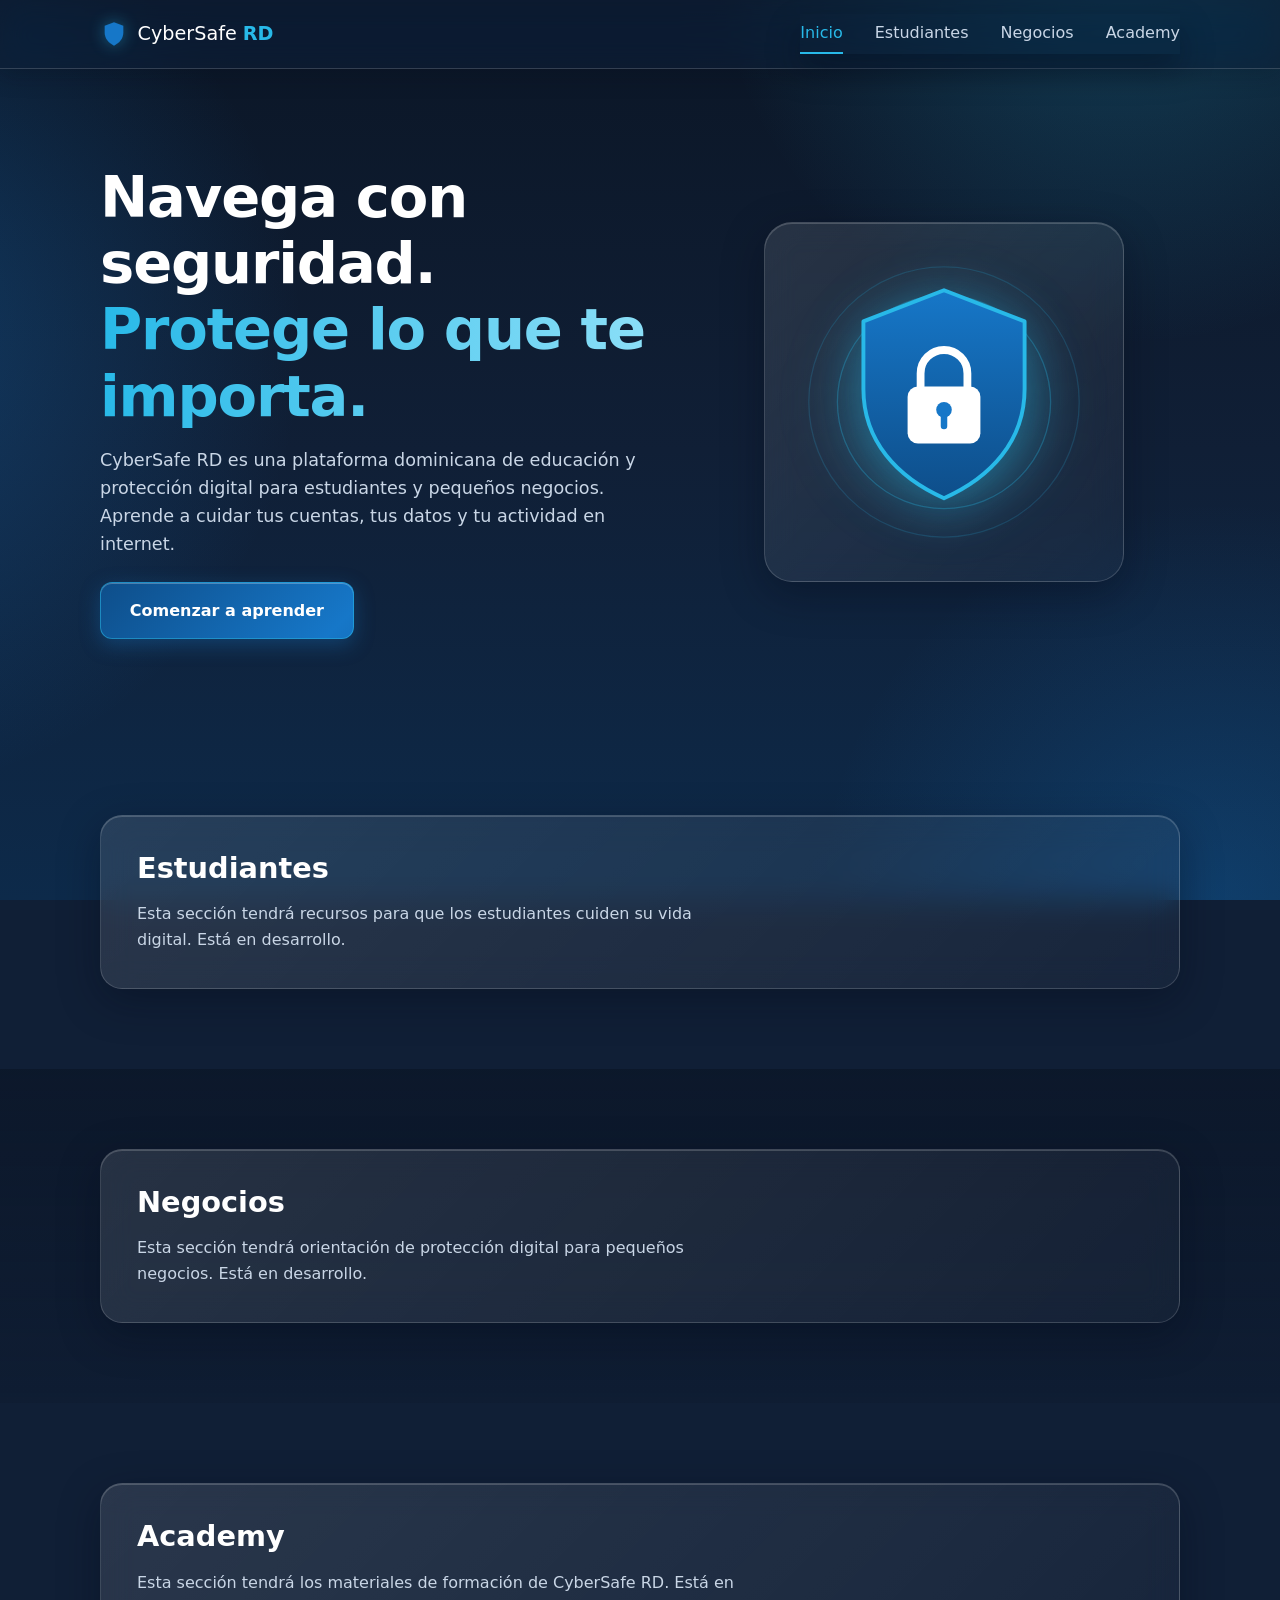
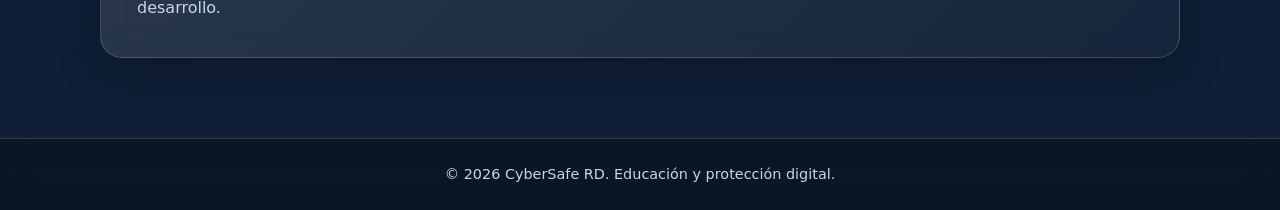
==== index.html @ c22ffd7c "feat: create CyberSafe RD homepage" ====
<!DOCTYPE html>
<html lang="es">
<head>
  <meta charset="UTF-8">
  <meta name="viewport" content="width=device-width, initial-scale=1">

  <!-- Política de seguridad de contenido (CSP): solo se permite cargar
       scripts y estilos del propio sitio. Bloquea scripts inyectados y
       conexiones a otros dominios. Si más adelante agregas fuentes, imágenes
       o servicios externos, hay que permitirlos aquí de forma explícita. -->
  <meta http-equiv="Content-Security-Policy"
        content="default-src 'none'; script-src 'self'; style-src 'self'; img-src 'self' data:; connect-src 'none'; base-uri 'none'; form-action 'none';">
  <title>CyberSafe RD | Educación y protección digital</title>
  <meta name="description" content="CyberSafe RD es una plataforma dominicana de educación y protección digital para estudiantes y pequeños negocios.">
  <link rel="stylesheet" href="style.css">
</head>
<body>

  <!-- ============ BARRA DE NAVEGACIÓN ============ -->
  <header class="site-header">
    <nav class="navbar" aria-label="Navegación principal">
      <a class="brand" href="#inicio" aria-label="CyberSafe RD, ir al inicio">
        <svg class="brand-icon" viewBox="0 0 24 24" aria-hidden="true">
          <path d="M12 2 4 5v6c0 5 3.4 8.7 8 11 4.6-2.3 8-6 8-11V5l-8-3Z" fill="currentColor"/>
        </svg>
        <span>CyberSafe <strong>RD</strong></span>
      </a>

      <!-- Botón de menú (solo visible en móvil) -->
      <button class="nav-toggle" type="button" aria-expanded="false" aria-controls="menu-principal">
        <span class="visually-hidden">Abrir o cerrar el menú</span>
        <span class="nav-toggle-bar"></span>
        <span class="nav-toggle-bar"></span>
        <span class="nav-toggle-bar"></span>
      </button>

      <ul class="nav-links" id="menu-principal">
        <li><a href="#inicio">Inicio</a></li>
        <li><a href="#estudiantes">Estudiantes</a></li>
        <li><a href="#negocios">Negocios</a></li>
        <li><a href="#academy">Academy</a></li>
      </ul>
    </nav>
  </header>

  <main>
    <!-- ============ SECCIÓN PRINCIPAL ============ -->
    <section class="hero" id="inicio">
      <div class="container hero-grid">
        <div class="hero-text">
          <h1>
            Navega con seguridad.
            <span class="hero-accent">Protege lo que te importa.</span>
          </h1>
          <p class="hero-description">
            CyberSafe RD es una plataforma dominicana de educación y protección digital
            para estudiantes y pequeños negocios. Aprende a cuidar tus cuentas,
            tus datos y tu actividad en internet.
          </p>
          <a class="btn btn-primary" href="#estudiantes">Comenzar a aprender</a>
        </div>

        <!-- Ilustración decorativa: escudo con candado -->
        <div class="hero-visual" aria-hidden="true">
          <svg viewBox="0 0 220 220" role="img" focusable="false">
            <defs>
              <linearGradient id="shield-fill" x1="0" y1="0" x2="0" y2="1">
                <stop offset="0" stop-color="#1677C8"/>
                <stop offset="1" stop-color="#0E4E8A"/>
              </linearGradient>
            </defs>
            <circle cx="110" cy="110" r="104" fill="none" stroke="#28B9E8" stroke-opacity=".18"/>
            <circle cx="110" cy="110" r="82" fill="none" stroke="#28B9E8" stroke-opacity=".3"/>
            <path d="M110 24 172 48v52c0 40-26 68-62 84-36-16-62-44-62-84V48l62-24Z"
                  fill="url(#shield-fill)" stroke="#28B9E8" stroke-width="3" stroke-linejoin="round"/>
            <path d="M92 98V88a18 18 0 0 1 36 0v10" fill="none" stroke="#FFFFFF" stroke-width="6" stroke-linecap="round"/>
            <rect x="82" y="98" width="56" height="44" rx="8" fill="#FFFFFF"/>
            <circle cx="110" cy="116" r="6" fill="#1677C8"/>
            <rect x="107.5" y="119" width="5" height="12" rx="2.5" fill="#1677C8"/>
          </svg>
        </div>
      </div>
    </section>

    <!-- ============ SECCIONES BASE (contenido en desarrollo) ============ -->
    <section class="section" id="estudiantes">
      <div class="container">
        <div class="glass-card">
          <h2>Estudiantes</h2>
          <p>Esta sección tendrá recursos para que los estudiantes cuiden su vida digital. Está en desarrollo.</p>
        </div>
      </div>
    </section>

    <section class="section section-alt" id="negocios">
      <div class="container">
        <div class="glass-card">
          <h2>Negocios</h2>
          <p>Esta sección tendrá orientación de protección digital para pequeños negocios. Está en desarrollo.</p>
        </div>
      </div>
    </section>

    <section class="section" id="academy">
      <div class="container">
        <div class="glass-card">
          <h2>Academy</h2>
          <p>Esta sección tendrá los materiales de formación de CyberSafe RD. Está en desarrollo.</p>
        </div>
      </div>
    </section>
  </main>

  <footer class="site-footer">
    <div class="container">
      <p>&copy; <span id="anio-actual">2026</span> CyberSafe RD. Educación y protección digital.</p>
    </div>
  </footer>

  <script src="script.js"></script>
</body>
</html>
---- style.css ----
/* ==========================================================
   CyberSafe RD - Hoja de estilos (versión 2: glassmorphism y degradados)
   Organización:
   1. Variables y base
   2. Barra de navegación
   3. Botones
   4. Sección principal (hero)
   5. Secciones base y pie de página
   6. Adaptable a computadora (pantallas anchas)
   7. Alternativas si el navegador no soporta cristal
   Los colores y efectos de cristal se ajustan en las variables de :root.
   ========================================================== */

/* ---------- 1. Variables y base ---------- */
:root {
  --color-fondo: #101F36;
  --color-fondo-alt: #0C1829;   /* variación más oscura del fondo */
  --color-principal: #1677C8;
  --color-detalle: #28B9E8;
  --color-texto: #FFFFFF;
  --color-texto-suave: #C9D6E6;
  --color-borde: rgba(40, 185, 232, 0.25);

  /* ---- Efectos de cristal (glassmorphism): cambia estos valores para ajustar el estilo ---- */
  --vidrio-fondo: linear-gradient(135deg, rgba(255, 255, 255, 0.11), rgba(255, 255, 255, 0.03));
  --vidrio-borde: rgba(255, 255, 255, 0.16);   /* borde semitransparente */
  --vidrio-desenfoque: 16px;                   /* intensidad del desenfoque */
  --vidrio-sombra: 0 12px 40px rgba(2, 10, 24, 0.35);
  --vidrio-brillo: inset 0 1px 0 rgba(255, 255, 255, 0.18); /* línea de luz superior */
  --radio-tarjeta: 22px;

  /* ---- Degradados y brillos ---- */
  --degradado-boton: linear-gradient(135deg, #0E4E8A 0%, #1677C8 50%, #0E4E8A 100%);
  --degradado-texto: linear-gradient(90deg, #28B9E8, #8EE0F8);
  --brillo-celeste: rgba(40, 185, 232, 0.45);

  --fuente: "Segoe UI", system-ui, -apple-system, Roboto, "Helvetica Neue", Arial, sans-serif;
  --ancho-max: 1120px;
  --altura-header: 68px;
}

*,
*::before,
*::after {
  box-sizing: border-box;
}

html {
  scroll-behavior: smooth;
  scroll-padding-top: var(--altura-header); /* evita que la barra tape los títulos */
}

body {
  margin: 0;
  font-family: var(--fuente);
  font-size: 1rem;
  line-height: 1.6;
  color: var(--color-texto);
  background-color: var(--color-fondo);
}

/* Fondo fijo con degradados: el cristal necesita algo de color detrás para verse */
body::before {
  content: "";
  position: fixed;
  inset: 0;
  z-index: -1;
  pointer-events: none;
  background:
    radial-gradient(42rem 42rem at 88% -8%, rgba(40, 185, 232, 0.26), transparent 62%),
    radial-gradient(46rem 46rem at -12% 38%, rgba(22, 119, 200, 0.34), transparent 62%),
    radial-gradient(40rem 40rem at 95% 100%, rgba(22, 119, 200, 0.26), transparent 62%),
    linear-gradient(180deg, #0B1626 0%, #101F36 50%, #0D2A4A 100%);
}

h1, h2 {
  line-height: 1.15;
  margin: 0 0 1rem;
}

p {
  margin: 0 0 1.5rem;
  color: var(--color-texto-suave);
}

a {
  color: inherit;
}

.container {
  width: 100%;
  max-width: var(--ancho-max);
  margin: 0 auto;
  padding: 0 1.25rem;
}

/* Texto solo para lectores de pantalla */
.visually-hidden {
  position: absolute;
  width: 1px;
  height: 1px;
  margin: -1px;
  padding: 0;
  overflow: hidden;
  clip: rect(0, 0, 0, 0);
  white-space: nowrap;
  border: 0;
}

/* Foco visible para quien navega con teclado */
a:focus-visible,
button:focus-visible {
  outline: 3px solid var(--color-detalle);
  outline-offset: 3px;
  border-radius: 6px;
}

/* ---------- 2. Barra de navegación ---------- */
.site-header {
  position: sticky;
  top: 0;
  z-index: 100;
  background: rgba(16, 31, 54, 0.55);
  -webkit-backdrop-filter: blur(var(--vidrio-desenfoque)) saturate(140%);
  backdrop-filter: blur(var(--vidrio-desenfoque)) saturate(140%);
  border-bottom: 1px solid var(--vidrio-borde);
  box-shadow: 0 4px 24px rgba(2, 10, 24, 0.25);
}

.navbar {
  position: relative;
  display: flex;
  align-items: center;
  justify-content: space-between;
  max-width: var(--ancho-max);
  height: var(--altura-header);
  margin: 0 auto;
  padding: 0 1.25rem;
}

.brand {
  display: inline-flex;
  align-items: center;
  gap: 0.6rem;
  font-size: 1.2rem;
  text-decoration: none;
}

.brand strong {
  color: var(--color-detalle);
}

.brand-icon {
  width: 28px;
  height: 28px;
  color: var(--color-principal);
  filter: drop-shadow(0 0 8px var(--brillo-celeste));
}

/* Enlaces del menú (versión móvil: panel desplegable) */
.nav-links {
  list-style: none;
  margin: 0;
  padding: 0.5rem 1.25rem 1rem;
  position: absolute;
  top: 100%;
  left: 0;
  right: 0;
  background: rgba(12, 24, 41, 0.97);
  border-bottom: 1px solid var(--vidrio-borde);
  box-shadow: 0 16px 32px rgba(2, 10, 24, 0.35);
}

/* Si JavaScript está activo, el menú móvil empieza cerrado */
.js .nav-links {
  display: none;
}

.js .nav-links.is-open {
  display: block;
}

.nav-links a {
  display: block;
  padding: 0.85rem 0;
  text-decoration: none;
  color: var(--color-texto-suave);
  border-bottom: 1px solid rgba(255, 255, 255, 0.06);
}

.nav-links a:hover,
.nav-links a.is-active {
  color: var(--color-texto);
}

.nav-links a.is-active {
  color: var(--color-detalle);
}

/* Botón de hamburguesa */
.nav-toggle {
  display: inline-flex;
  flex-direction: column;
  justify-content: center;
  gap: 5px;
  width: 44px;
  height: 44px;
  padding: 0 10px;
  background: rgba(255, 255, 255, 0.06);
  border: 1px solid var(--vidrio-borde);
  border-radius: 10px;
  cursor: pointer;
}

.nav-toggle-bar {
  display: block;
  height: 2px;
  background-color: var(--color-texto);
  border-radius: 2px;
  transition: transform 0.2s ease, opacity 0.2s ease;
}

/* La hamburguesa se transforma en "X" cuando el menú está abierto */
.nav-toggle[aria-expanded="true"] .nav-toggle-bar:nth-of-type(2) {
  transform: translateY(7px) rotate(45deg);
}
.nav-toggle[aria-expanded="true"] .nav-toggle-bar:nth-of-type(3) {
  opacity: 0;
}
.nav-toggle[aria-expanded="true"] .nav-toggle-bar:nth-of-type(4) {
  transform: translateY(-7px) rotate(-45deg);
}

/* ---------- 3. Botones ---------- */
.btn {
  display: inline-block;
  padding: 0.9rem 1.8rem;
  font-size: 1rem;
  font-weight: 600;
  text-decoration: none;
  border-radius: 12px;
  transition: background-position 0.4s ease, transform 0.2s ease,
              box-shadow 0.2s ease, border-color 0.2s ease;
}

/* Degradado azul con borde y brillo celeste. Los dos extremos mantienen buen contraste con el texto blanco */
.btn-primary {
  color: var(--color-texto);
  background: var(--degradado-boton);
  background-size: 200% 100%;
  border: 1px solid rgba(40, 185, 232, 0.55);
  box-shadow: 0 6px 20px rgba(22, 119, 200, 0.35), inset 0 1px 0 rgba(255, 255, 255, 0.25);
}

.btn-primary:hover {
  background-position: 100% 0;            /* el degradado se desplaza */
  border-color: var(--color-detalle);
  transform: translateY(-2px);
  box-shadow: 0 10px 28px var(--brillo-celeste), inset 0 1px 0 rgba(255, 255, 255, 0.3);
}

.btn-primary:active {
  transform: translateY(0);
}

/* ---------- Tarjetas de cristal (glassmorphism) ---------- */
.glass-card,
.hero-visual {
  background: var(--vidrio-fondo);
  border: 1px solid var(--vidrio-borde);
  box-shadow: var(--vidrio-sombra), var(--vidrio-brillo);
  -webkit-backdrop-filter: blur(var(--vidrio-desenfoque));
  backdrop-filter: blur(var(--vidrio-desenfoque));
}

.glass-card {
  padding: 1.75rem;
  border-radius: var(--radio-tarjeta);
}

/* ---------- 4. Sección principal (hero) ---------- */
.hero {
  padding: 3rem 0 4rem;
}

.hero-grid {
  display: grid;
  gap: 2.5rem;
  align-items: center;
}

.hero h1 {
  font-size: clamp(2.1rem, 7vw, 3.6rem);
  font-weight: 800;
  letter-spacing: -0.02em;
}

.hero-accent {
  display: block;
  color: var(--color-detalle);   /* color de respaldo */
}

/* Texto con degradado celeste (si el navegador lo soporta) */
@supports ((-webkit-background-clip: text) or (background-clip: text)) {
  .hero-accent {
    background: var(--degradado-texto);
    -webkit-background-clip: text;
    background-clip: text;
    -webkit-text-fill-color: transparent;
    color: transparent;
  }
}

.hero-description {
  max-width: 34rem;
  font-size: 1.1rem;
}

/* Panel de cristal que contiene el escudo, con un resplandor celeste detrás */
.hero-visual {
  position: relative;
  display: flex;
  justify-content: center;
  width: 100%;
  max-width: 360px;
  margin: 0 auto;
  padding: 1.75rem;
  overflow: hidden;
  border-radius: 28px;
}

.hero-visual::before {
  content: "";
  position: absolute;
  top: 50%;
  left: 50%;
  width: 80%;
  aspect-ratio: 1;
  transform: translate(-50%, -50%);
  background: radial-gradient(circle, var(--brillo-celeste), transparent 65%);
  filter: blur(24px);
}

.hero-visual svg {
  position: relative;
  width: 100%;
  height: auto;
  filter: drop-shadow(0 8px 24px rgba(40, 185, 232, 0.35));
}

/* ---------- 5. Secciones base y pie de página ---------- */
.section {
  padding: 4rem 0;
}

.section-alt {
  background: linear-gradient(180deg, rgba(8, 16, 30, 0.45), rgba(8, 16, 30, 0.12));
}

.section h2 {
  font-size: 1.8rem;
}

.section p {
  max-width: 38rem;
  margin-bottom: 0;
}

.site-footer {
  padding: 1.5rem 0;
  text-align: center;
  background: rgba(8, 16, 30, 0.55);
  -webkit-backdrop-filter: blur(var(--vidrio-desenfoque));
  backdrop-filter: blur(var(--vidrio-desenfoque));
  border-top: 1px solid var(--vidrio-borde);
}

.site-footer p {
  margin: 0;
  font-size: 0.9rem;
}

/* ---------- 6. Pantallas anchas (computadora y tableta grande) ---------- */
@media (min-width: 820px) {
  /* El menú pasa a estar en línea en la barra */
  .nav-toggle {
    display: none;
  }

  .nav-links,
  .js .nav-links {
    display: flex;
    position: static;
    gap: 2rem;
    padding: 0;
    background: none;
    border: 0;
  }

  .nav-links a {
    padding: 0.4rem 0;
    border-bottom: 2px solid transparent;
  }

  .nav-links a.is-active {
    border-bottom-color: var(--color-detalle);
  }

  /* Hero en dos columnas: texto a la izquierda, escudo a la derecha */
  .hero {
    padding: 6rem 0;
  }

  .hero-grid {
    grid-template-columns: 1.2fr 1fr;
  }

  .section {
    padding: 5rem 0;
  }

  .glass-card,
  .hero-visual {
    padding: 2.25rem;
  }
}

/* Respeta a quienes prefieren menos movimiento */
@media (prefers-reduced-motion: reduce) {
  html {
    scroll-behavior: auto;
  }
  * {
    transition: none !important;
  }
}

/* Móviles: desenfoque más suave para que el desplazamiento sea fluido */
@media (max-width: 819px) {
  :root {
    --vidrio-desenfoque: 10px;
  }
}

/* ---------- 7. Alternativas si el navegador no soporta cristal ---------- */
@supports not ((backdrop-filter: blur(1px)) or (-webkit-backdrop-filter: blur(1px))) {
  .site-header,
  .glass-card,
  .hero-visual,
  .site-footer {
    background: rgba(16, 31, 54, 0.94);
  }
}

/* Si la persona pidió menos transparencias, usamos fondos sólidos */
@media (prefers-reduced-transparency: reduce) {
  .site-header,
  .glass-card,
  .hero-visual,
  .site-footer {
    background: #14284A;
    -webkit-backdrop-filter: none;
    backdrop-filter: none;
  }
}
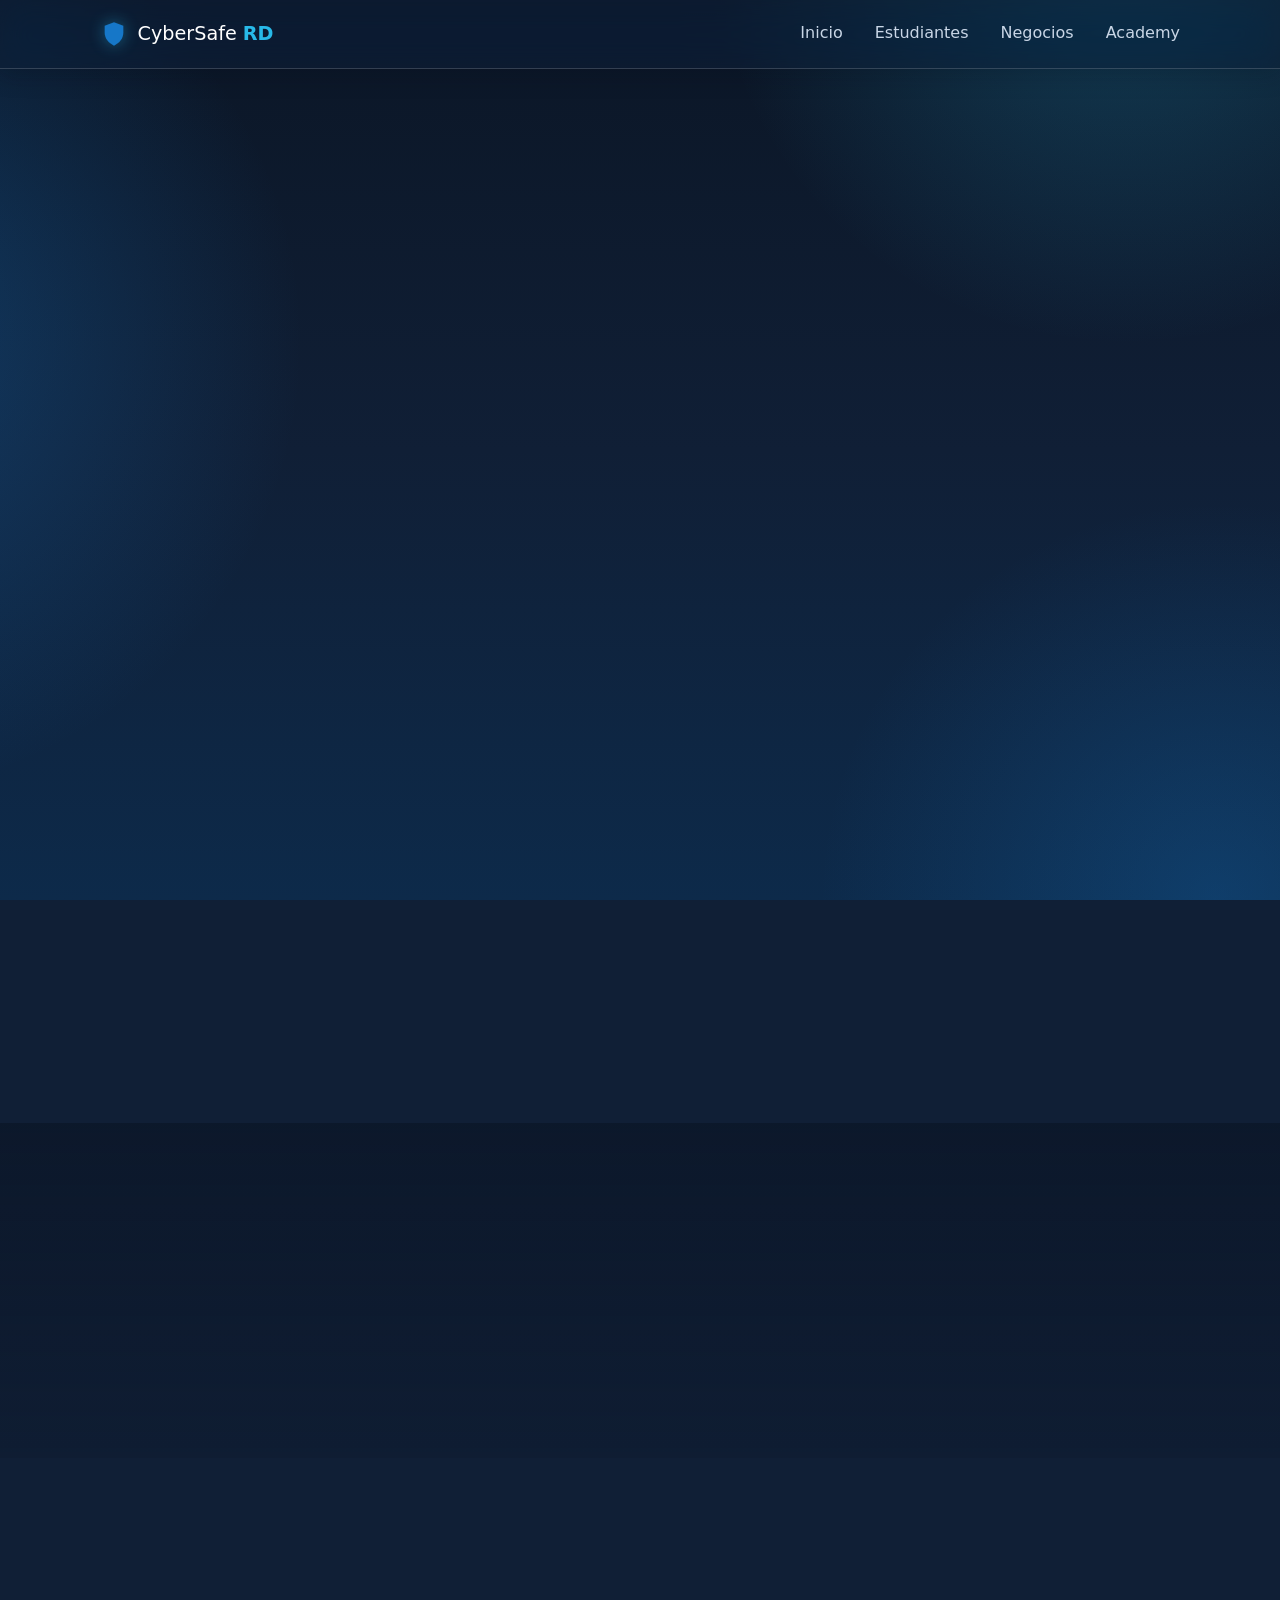
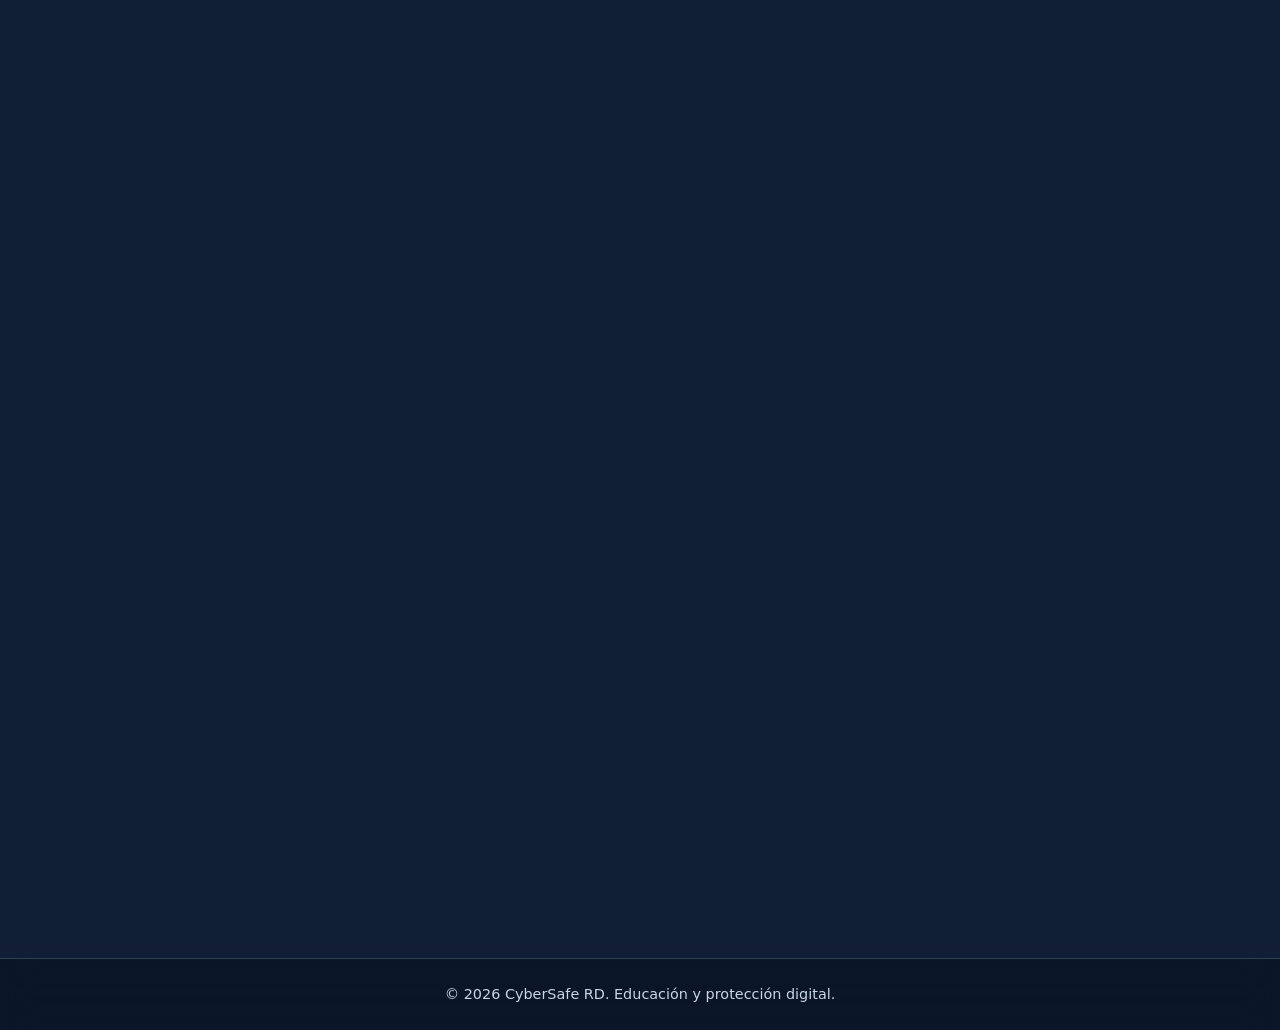
==== commit 4c2826b3: "Completa Cyber Quiz" ====
--- a/index.html
+++ b/index.html
@@ -103,9 +103,55 @@
 
     <section class="section" id="academy">
       <div class="container">
-        <div class="glass-card">
-          <h2>Academy</h2>
-          <p>Esta sección tendrá los materiales de formación de CyberSafe RD. Está en desarrollo.</p>
+        <header class="section-heading">
+          <h2>CyberSafe Academy</h2>
+          <p>Lecciones cortas y prácticas para protegerte en internet. Elige un tema para empezar.</p>
+        </header>
+        <div class="academy-grid">
+        <a class="academy-card glass-card" href="academy/phishing.html">
+          <span class="academy-icon" aria-hidden="true">
+            <svg viewBox="0 0 24 24"><rect x="3" y="5" width="18" height="14" rx="2"/><path d="m3 7 9 6 9-6"/></svg>
+          </span>
+          <h3>Phishing</h3>
+          <p>Aprende a reconocer correos, mensajes y sitios web fraudulentos antes de caer en la trampa.</p>
+          <span class="academy-meta">Lección completa · 12 min</span>
+          <span class="academy-cta">Ver lección <span aria-hidden="true">→</span></span>
+        </a>
+        <a class="academy-card glass-card" href="academy/contrasenas.html">
+          <span class="academy-icon" aria-hidden="true">
+            <svg viewBox="0 0 24 24"><circle cx="8" cy="15" r="4"/><path d="m11 12 9-9M17 6l3 3M14 9l2 2"/></svg>
+          </span>
+          <h3>Contraseñas seguras</h3>
+          <p>Buenas prácticas para crear claves fuertes y cómo te ayuda un gestor de contraseñas.</p>
+          <span class="academy-meta">Lección introductoria · 7 min</span>
+          <span class="academy-cta">Ver lección <span aria-hidden="true">→</span></span>
+        </a>
+        <a class="academy-card glass-card" href="academy/mfa.html">
+          <span class="academy-icon" aria-hidden="true">
+            <svg viewBox="0 0 24 24"><rect x="6" y="2" width="12" height="20" rx="2"/><path d="m9.5 12 2 2 3.5-4"/></svg>
+          </span>
+          <h3>MFA</h3>
+          <p>Qué es la verificación en varios pasos y cómo protege tus cuentas aunque roben tu contraseña.</p>
+          <span class="academy-meta">Lección introductoria · 6 min</span>
+          <span class="academy-cta">Ver lección <span aria-hidden="true">→</span></span>
+        </a>
+        <a class="academy-card glass-card" href="academy/negocios.html">
+          <span class="academy-icon" aria-hidden="true">
+            <svg viewBox="0 0 24 24"><rect x="3" y="7" width="18" height="13" rx="2"/><path d="M9 7V5a2 2 0 0 1 2-2h2a2 2 0 0 1 2 2v2M3 13h18"/></svg>
+          </span>
+          <h3>Seguridad para pequeños negocios</h3>
+          <p>Primeros pasos para proteger los datos y los dispositivos de tu negocio.</p>
+          <span class="academy-meta">Lección introductoria · 8 min</span>
+          <span class="academy-cta">Ver lección <span aria-hidden="true">→</span></span>
+        </a>
+        </div>
+
+        <div class="quiz-cta glass-card">
+          <div>
+            <h3>Cyber Quiz</h3>
+            <p>Pon a prueba lo que aprendiste: 10 preguntas sobre phishing, contraseñas, MFA, malware y más, con una explicación en cada respuesta.</p>
+          </div>
+          <a class="btn btn-primary" href="quiz/index.html">Hacer el quiz</a>
         </div>
       </div>
     </section>
--- a/style.css
+++ b/style.css
@@ -8,6 +8,9 @@
    5. Secciones base y pie de página
    6. Adaptable a computadora (pantallas anchas)
    7. Alternativas si el navegador no soporta cristal
+   8. CyberSafe Academy (tarjetas y páginas de lecciones)
+   9. Animaciones al hacer scroll
+   10. Cyber Quiz
    Los colores y efectos de cristal se ajustan en las variables de :root.
    ========================================================== */
 
@@ -33,6 +36,10 @@
   --degradado-boton: linear-gradient(135deg, #0E4E8A 0%, #1677C8 50%, #0E4E8A 100%);
   --degradado-texto: linear-gradient(90deg, #28B9E8, #8EE0F8);
   --brillo-celeste: rgba(40, 185, 232, 0.45);
+
+  /* ---- Colores de acierto y error del quiz (siempre acompañados de texto e icono) ---- */
+  --color-ok: #4ADE80;
+  --color-error: #FF8A8A;
 
   --fuente: "Segoe UI", system-ui, -apple-system, Roboto, "Helvetica Neue", Arial, sans-serif;
   --ancho-max: 1120px;
@@ -193,7 +200,8 @@
   color: var(--color-texto);
 }
 
-.nav-links a.is-active {
+.nav-links a.is-active,
+.nav-links a[aria-current="page"] {
   color: var(--color-detalle);
 }
 
@@ -278,21 +286,32 @@
   border-radius: var(--radio-tarjeta);
 }
 
-/* ---------- 4. Sección principal (hero) ---------- */
+/* ---------- 4. Sección principal (hero) ----------
+   Diseño "móvil primero": estas reglas son la versión para teléfonos
+   (360 a 599 px). Las pantallas más anchas se ajustan más abajo, en las
+   media queries de 600 px (tableta) y 820 px (computadora). */
 .hero {
-  padding: 3rem 0 4rem;
+  padding: 1.5rem 0 2rem;
+  overflow-x: clip;   /* los resplandores nunca pueden causar desplazamiento horizontal */
 }
 
 .hero-grid {
   display: grid;
-  gap: 2.5rem;
+  gap: 1.25rem;
   align-items: center;
 }
 
+.hero-text {
+  min-width: 0;
+}
+
 .hero h1 {
-  font-size: clamp(2.1rem, 7vw, 3.6rem);
+  margin-bottom: 0.9rem;
+  font-size: clamp(1.6rem, 7.2vw, 2.2rem);   /* 360 px: 26 px · 390 px: 28 px · 430 px: 31 px */
   font-weight: 800;
+  line-height: 1.12;
   letter-spacing: -0.02em;
+  text-wrap: balance;
 }
 
 .hero-accent {
@@ -313,20 +332,38 @@
 
 .hero-description {
   max-width: 34rem;
-  font-size: 1.1rem;
-}
-
-/* Panel de cristal que contiene el escudo, con un resplandor celeste detrás */
+  margin-bottom: 1.5rem;
+  font-size: 1rem;
+  line-height: 1.6;
+}
+
+/* El botón ocupa el ancho disponible y nunca se sale de la pantalla */
+.hero .btn {
+  display: block;
+  width: 100%;
+  max-width: 100%;
+  padding: 0.95rem 1.25rem;
+  text-align: center;
+}
+
+/* Escudo en teléfonos: emblema pequeño, sin recuadro, con un resplandor suave.
+   Se coloca encima del título (order: -1) y alineado con el texto. */
 .hero-visual {
   position: relative;
   display: flex;
   justify-content: center;
-  width: 100%;
-  max-width: 360px;
-  margin: 0 auto;
-  padding: 1.75rem;
-  overflow: hidden;
-  border-radius: 28px;
+  order: -1;
+  justify-self: start;
+  width: clamp(88px, 26vw, 112px);   /* 360 px: 94 px · 390 px: 101 px · 430 px: 112 px */
+  margin: 0 0 -0.4rem;   /* acerca el escudo al título */
+  padding: 0;
+  overflow: visible;
+  background: none;
+  border: 0;
+  border-radius: 0;
+  box-shadow: none;
+  -webkit-backdrop-filter: none;
+  backdrop-filter: none;
 }
 
 .hero-visual::before {
@@ -334,23 +371,57 @@
   position: absolute;
   top: 50%;
   left: 50%;
-  width: 80%;
+  width: 190%;
   aspect-ratio: 1;
   transform: translate(-50%, -50%);
   background: radial-gradient(circle, var(--brillo-celeste), transparent 65%);
-  filter: blur(24px);
+  filter: blur(22px);
+  opacity: 0.75;
+  pointer-events: none;
 }
 
 .hero-visual svg {
   position: relative;
   width: 100%;
   height: auto;
-  filter: drop-shadow(0 8px 24px rgba(40, 185, 232, 0.35));
+  filter: drop-shadow(0 4px 14px rgba(40, 185, 232, 0.35));
+}
+
+/* Tabletas pequeñas y teléfonos grandes en horizontal (600 a 819 px):
+   sigue siendo una columna, con tamaños un poco mayores */
+@media (min-width: 600px) {
+  .hero .btn {
+    display: inline-block;
+    width: auto;
+    padding: 0.95rem 1.9rem;
+  }
+}
+
+@media (min-width: 600px) and (max-width: 819px) {
+  .hero {
+    padding: 2.5rem 0 3.5rem;
+  }
+
+  .hero-grid {
+    gap: 1.5rem;
+  }
+
+  .hero h1 {
+    font-size: 2.4rem;
+  }
+
+  .hero-description {
+    font-size: 1.1rem;
+  }
+
+  .hero-visual {
+    width: 120px;
+  }
 }
 
 /* ---------- 5. Secciones base y pie de página ---------- */
 .section {
-  padding: 4rem 0;
+  padding: 3rem 0;
 }
 
 .section-alt {
@@ -395,6 +466,7 @@
     padding: 0;
     background: none;
     border: 0;
+    box-shadow: none;
   }
 
   .nav-links a {
@@ -402,26 +474,73 @@
     border-bottom: 2px solid transparent;
   }
 
-  .nav-links a.is-active {
+  .nav-links a.is-active,
+  .nav-links a[aria-current="page"] {
     border-bottom-color: var(--color-detalle);
   }
 
   /* Hero en dos columnas: texto a la izquierda, escudo a la derecha */
   .hero {
-    padding: 6rem 0;
+    display: flex;
+    align-items: center;
+    min-height: min(calc(100vh - var(--altura-header)), 720px);
+    padding: clamp(3.5rem, 8vh, 6rem) 0;
   }
 
   .hero-grid {
-    grid-template-columns: 1.2fr 1fr;
+    grid-template-columns: minmax(0, 1.15fr) minmax(0, 0.85fr);
+    gap: clamp(2.5rem, 6vw, 5rem);
+  }
+
+  .hero h1 {
+    margin-bottom: 1.25rem;
+    font-size: clamp(2.3rem, 3.9vw, 3rem);   /* crece con la pantalla, tope de 48 px */
+    line-height: 1.1;
+  }
+
+  .hero-description {
+    max-width: 33rem;
+    margin-bottom: 2rem;
+    font-size: 1.15rem;
+  }
+
+  .hero .btn {
+    padding: 1rem 2.1rem;
   }
 
   .section {
     padding: 5rem 0;
   }
 
-  .glass-card,
+  .glass-card {
+    padding: 2.25rem;
+  }
+
+  /* En computadora el escudo vuelve a tener su panel de cristal, a la derecha */
   .hero-visual {
+    order: 0;
+    justify-self: center;
+    width: 100%;
+    max-width: 400px;
+    margin: 0;
     padding: 2.25rem;
+    overflow: hidden;
+    background: var(--vidrio-fondo);
+    border: 1px solid var(--vidrio-borde);
+    border-radius: 28px;
+    box-shadow: var(--vidrio-sombra), var(--vidrio-brillo);
+    -webkit-backdrop-filter: blur(var(--vidrio-desenfoque));
+    backdrop-filter: blur(var(--vidrio-desenfoque));
+  }
+
+  .hero-visual::before {
+    width: 80%;
+    filter: blur(24px);
+    opacity: 1;
+  }
+
+  .hero-visual svg {
+    filter: drop-shadow(0 8px 24px rgba(40, 185, 232, 0.35));
   }
 }
 
@@ -435,6 +554,1029 @@
   }
 }
 
+/* ---------- 8. CyberSafe Academy ---------- */
+
+/* 8.1 Tarjetas en la página principal */
+.section-heading {
+  max-width: 40rem;
+  margin-bottom: 2rem;
+}
+
+.section-heading h2 {
+  margin-bottom: 0.6rem;
+}
+
+.academy-grid {
+  display: grid;
+  grid-template-columns: 1fr;
+  gap: 1.25rem;
+}
+
+.academy-card {
+  display: flex;
+  flex-direction: column;
+  align-items: flex-start;
+  color: inherit;
+  text-decoration: none;
+  transition: transform 0.25s ease, border-color 0.25s ease, box-shadow 0.25s ease;
+}
+
+.academy-card:hover,
+.academy-card:focus-visible {
+  transform: translateY(-4px);
+  border-color: rgba(40, 185, 232, 0.55);
+  box-shadow: var(--vidrio-sombra), 0 0 28px rgba(40, 185, 232, 0.18), var(--vidrio-brillo);
+}
+
+.academy-card:focus-visible {
+  border-radius: var(--radio-tarjeta);  /* evita que el foco cambie la forma */
+}
+
+.academy-icon {
+  display: grid;
+  place-items: center;
+  width: 52px;
+  height: 52px;
+  margin-bottom: 1rem;
+  color: var(--color-detalle);
+  background: linear-gradient(135deg, rgba(22, 119, 200, 0.45), rgba(40, 185, 232, 0.15));
+  border: 1px solid rgba(40, 185, 232, 0.35);
+  border-radius: 14px;
+  box-shadow: 0 0 18px rgba(40, 185, 232, 0.2);
+}
+
+.academy-icon svg {
+  width: 26px;
+  height: 26px;
+  fill: none;
+  stroke: currentColor;
+  stroke-width: 1.8;
+  stroke-linecap: round;
+  stroke-linejoin: round;
+}
+
+.academy-card h3 {
+  margin: 0 0 0.5rem;
+  font-size: 1.25rem;
+  line-height: 1.25;
+}
+
+.academy-card p {
+  margin: 0 0 1rem;
+}
+
+.academy-meta {
+  font-size: 0.85rem;
+  font-weight: 600;
+  color: var(--color-detalle);
+}
+
+.academy-cta {
+  margin-top: auto;
+  padding-top: 1rem;
+  font-weight: 600;
+}
+
+.academy-cta span {
+  display: inline-block;
+  transition: transform 0.2s ease;
+}
+
+.academy-card:hover .academy-cta span {
+  transform: translateX(4px);
+}
+
+/* 8.2 Páginas de lección */
+.lesson-hero {
+  padding: 2.5rem 0 0.5rem;
+}
+
+.breadcrumb {
+  margin-bottom: 1rem;
+  font-size: 0.9rem;
+  color: var(--color-texto-suave);
+}
+
+.breadcrumb a {
+  color: var(--color-detalle);
+}
+
+.lesson-hero h1 {
+  font-size: clamp(1.9rem, 6vw, 2.9rem);
+  font-weight: 800;
+  letter-spacing: -0.02em;
+}
+
+.lesson-intro {
+  max-width: 42rem;
+  font-size: 1.1rem;
+}
+
+.lesson-meta {
+  display: flex;
+  flex-wrap: wrap;
+  gap: 0.6rem;
+  margin: 0;
+  padding: 0;
+  list-style: none;
+}
+
+.chip {
+  padding: 0.3rem 0.85rem;
+  font-size: 0.85rem;
+  font-weight: 600;
+  color: #BFEBFA;
+  background: rgba(40, 185, 232, 0.12);
+  border: 1px solid rgba(40, 185, 232, 0.4);
+  border-radius: 999px;
+}
+
+.lesson-layout {
+  display: grid;
+  gap: 1.5rem;
+  padding-top: 1.5rem;
+  padding-bottom: 2rem;
+}
+
+.lesson-toc {
+  align-self: start;
+  padding: 1.25rem 1.5rem;
+}
+
+.toc-title {
+  margin: 0 0 0.6rem;
+  font-size: 1rem;
+}
+
+.lesson-toc ol {
+  margin: 0;
+  padding-left: 1.2rem;
+  color: var(--color-texto-suave);
+}
+
+.lesson-toc a {
+  display: inline-block;
+  padding: 0.25rem 0;
+  color: var(--color-texto-suave);
+  text-decoration: none;
+}
+
+.lesson-toc a:hover {
+  color: var(--color-detalle);
+  text-decoration: underline;
+}
+
+.lesson-body {
+  min-width: 0;
+}
+
+.lesson-section {
+  margin-bottom: 2.5rem;
+}
+
+.lesson-section h2 {
+  margin-bottom: 0.9rem;
+  font-size: 1.6rem;
+}
+
+.lesson-section h3 {
+  margin: 1.25rem 0 0.4rem;
+  font-size: 1.1rem;
+}
+
+.lesson-body p,
+.lesson-body li {
+  max-width: 46rem;
+}
+
+.lesson-body p {
+  margin-bottom: 1rem;
+}
+
+.lesson-body ul,
+.lesson-body ol {
+  padding-left: 1.25rem;
+  color: var(--color-texto-suave);
+}
+
+.lesson-body li {
+  margin-bottom: 0.5rem;
+}
+
+.lesson-body strong {
+  color: var(--color-texto);
+}
+
+.lesson-body a {
+  color: var(--color-detalle);
+}
+
+.lesson-body code {
+  padding: 0.1rem 0.4rem;
+  font-size: 0.9em;
+  color: #BFEBFA;
+  background: rgba(255, 255, 255, 0.08);
+  border-radius: 6px;
+  overflow-wrap: anywhere;
+}
+
+/* Objetivos con marca de verificación */
+.lesson-body .objectives {
+  padding-left: 0;
+  list-style: none;
+}
+
+.objectives li {
+  position: relative;
+  padding-left: 1.9rem;
+}
+
+.objectives li::before {
+  content: "✓";
+  content: "✓" / "";
+  position: absolute;
+  left: 0;
+  font-weight: 700;
+  color: var(--color-detalle);
+}
+
+/* Avisos y recuadros */
+.callout {
+  margin: 1.25rem 0;
+  padding: 1rem 1.25rem;
+  border-left: 4px solid var(--color-detalle);
+  border-radius: 14px;
+}
+
+.callout p {
+  margin: 0;
+}
+
+.signs-grid {
+  display: grid;
+  grid-template-columns: 1fr;
+  gap: 1rem;
+  margin: 1rem 0;
+}
+
+.sign-card {
+  padding: 1.1rem 1.25rem;
+  border-radius: 16px;
+}
+
+.sign-card h3 {
+  margin: 0 0 0.3rem;
+  font-size: 1.05rem;
+}
+
+.sign-card p {
+  margin: 0;
+  font-size: 0.95rem;
+}
+
+/* Ejemplo de mensaje fraudulento (ficticio) */
+.example-box {
+  margin: 1rem 0;
+  padding: 1.25rem;
+  font-size: 0.95rem;
+  background: rgba(8, 16, 30, 0.55);
+  border: 1px dashed rgba(255, 255, 255, 0.3);
+  border-radius: 16px;
+  overflow-wrap: anywhere;
+}
+
+.example-label {
+  display: inline-block;
+  margin-bottom: 0.75rem;
+  padding: 0.15rem 0.6rem;
+  font-size: 0.75rem;
+  font-weight: 700;
+  letter-spacing: 0.04em;
+  text-transform: uppercase;
+  color: #FFD76A;
+  background: rgba(255, 215, 106, 0.14);
+  border-radius: 6px;
+}
+
+.lesson-body .mail-line {
+  margin-bottom: 0.6rem;
+}
+
+.mark {
+  display: inline-grid;
+  place-items: center;
+  width: 1.35rem;
+  height: 1.35rem;
+  margin-left: 0.3rem;
+  font-size: 0.75rem;
+  font-weight: 700;
+  color: #fff;
+  background: var(--degradado-boton);
+  border: 1px solid rgba(40, 185, 232, 0.55);
+  border-radius: 50%;
+}
+
+/* Pasos numerados */
+.lesson-body .steps {
+  padding-left: 0;
+  list-style: none;
+  counter-reset: paso;
+}
+
+.steps li {
+  position: relative;
+  padding-left: 3rem;
+  counter-increment: paso;
+}
+
+.steps li::before {
+  content: counter(paso);
+  position: absolute;
+  top: -0.1rem;
+  left: 0;
+  display: grid;
+  place-items: center;
+  width: 2rem;
+  height: 2rem;
+  font-weight: 700;
+  color: #fff;
+  background: var(--degradado-boton);
+  border: 1px solid rgba(40, 185, 232, 0.55);
+  border-radius: 50%;
+}
+
+/* Lista de verificación interactiva */
+.lesson-body .checklist-items {
+  margin: 0 0 1.25rem;
+  padding-left: 0;
+  list-style: none;
+}
+
+.checklist-items li {
+  max-width: none;
+  margin-bottom: 0;
+}
+
+.checklist-items label {
+  display: flex;
+  align-items: flex-start;
+  gap: 0.75rem;
+  padding: 0.6rem 0.25rem;
+  cursor: pointer;
+}
+
+.checklist-items input {
+  flex: none;
+  width: 1.3rem;
+  height: 1.3rem;
+  margin-top: 0.15rem;
+  accent-color: var(--color-detalle);
+}
+
+.checklist-items input:checked + span {
+  color: var(--color-texto);
+}
+
+.checklist-bar,
+.quiz-progress {
+  width: 100%;
+  height: 10px;
+  overflow: hidden;
+  background: rgba(255, 255, 255, 0.12);
+  border: 0;
+  border-radius: 999px;
+  -webkit-appearance: none;
+  appearance: none;
+}
+
+.checklist-bar::-webkit-progress-bar,
+.quiz-progress::-webkit-progress-bar {
+  background: rgba(255, 255, 255, 0.12);
+}
+
+.checklist-bar::-webkit-progress-value,
+.quiz-progress::-webkit-progress-value {
+  background: linear-gradient(90deg, #1677C8, #28B9E8);
+  border-radius: 999px;
+}
+
+.checklist-bar::-moz-progress-bar,
+.quiz-progress::-moz-progress-bar {
+  background: linear-gradient(90deg, #1677C8, #28B9E8);
+  border-radius: 999px;
+}
+
+.lesson-body .checklist-count {
+  max-width: none;
+  margin: 0.6rem 0 0;
+  font-size: 0.9rem;
+}
+
+/* Navegación entre lecciones */
+.lesson-nav {
+  display: flex;
+  flex-wrap: wrap;
+  gap: 1rem;
+  justify-content: space-between;
+  padding-bottom: 4rem;
+}
+
+.btn-ghost {
+  color: var(--color-texto);
+  background: rgba(255, 255, 255, 0.07);
+  border: 1px solid var(--vidrio-borde);
+  box-shadow: var(--vidrio-brillo);
+}
+
+.btn-ghost:hover {
+  border-color: var(--color-detalle);
+  transform: translateY(-2px);
+  box-shadow: 0 8px 24px rgba(40, 185, 232, 0.2), var(--vidrio-brillo);
+}
+
+@media (min-width: 640px) {
+  .academy-grid,
+  .signs-grid {
+    grid-template-columns: repeat(2, 1fr);
+  }
+}
+
+@media (min-width: 900px) {
+  .lesson-layout {
+    grid-template-columns: 250px minmax(0, 1fr);
+    gap: 2.5rem;
+  }
+
+  .lesson-toc {
+    position: sticky;
+    top: calc(var(--altura-header) + 1.25rem);
+  }
+}
+
+/* ---------- 9. Animaciones al hacer scroll ----------
+   El JavaScript añade la clase .reveal a los elementos que deben animarse
+   y .is-visible cuando entran en pantalla. Si JavaScript no carga, o si la
+   persona prefiere menos movimiento, todo se muestra sin animar.
+   Se usan las propiedades "translate" y "scale" (no "transform") para no
+   chocar con los efectos hover de las tarjetas y los botones.
+
+   Variables para ajustar el efecto:
+   --dy: distancia vertical · --dx: distancia horizontal · --duracion: duración */
+.js .reveal {
+  --dy: 28px;
+  --duracion: 0.7s;
+  opacity: 0;
+}
+
+.js .reveal.is-visible {
+  animation: aparecer var(--duracion) cubic-bezier(0.22, 0.61, 0.36, 1) var(--retraso, 0s) both;
+}
+
+/* Variante con zoom suave (la usa el escudo) */
+.js .reveal-zoom.is-visible {
+  animation-name: aparecer-zoom;
+}
+
+@keyframes aparecer {
+  from {
+    opacity: 0;
+    translate: var(--dx, 0) var(--dy, 28px);
+  }
+  to {
+    opacity: 1;
+    translate: 0 0;
+  }
+}
+
+@keyframes aparecer-zoom {
+  from {
+    opacity: 0;
+    scale: 0.85;
+    translate: var(--dx, 0) 0;
+  }
+  to {
+    opacity: 1;
+    scale: 1;
+    translate: 0 0;
+  }
+}
+
+/* Movimiento continuo y suave del escudo: flota y su resplandor "respira" */
+.hero-visual svg {
+  animation: flotar 7s ease-in-out infinite;
+}
+
+.hero-visual::before {
+  animation: pulso 5s ease-in-out infinite alternate;
+}
+
+@keyframes flotar {
+  0%, 100% { translate: 0 0; }
+  50% { translate: 0 -10px; }
+}
+
+@keyframes pulso {
+  from { scale: 0.9; }
+  to { scale: 1.1; }
+}
+
+/* En computadora el recorrido es mayor y más lento, para que se note:
+   el texto entra desde la izquierda y el escudo desde la derecha */
+@media (min-width: 820px) {
+  .js .reveal {
+    --dy: 56px;
+    --duracion: 1s;
+  }
+
+  .js .hero-text .reveal {
+    --dx: -64px;
+    --dy: 0px;
+  }
+
+  .js .hero-visual.reveal {
+    --dx: 72px;
+    --duracion: 1.2s;
+  }
+}
+
+@media (prefers-reduced-motion: reduce) {
+  .js .reveal {
+    opacity: 1;
+  }
+
+  .js .reveal.is-visible,
+  .hero-visual svg,
+  .hero-visual::before {
+    animation: none;
+  }
+}
+
+/* ---------- 10. Cyber Quiz ---------- */
+
+/* 10.1 Acceso desde la sección Academy */
+.quiz-cta {
+  display: flex;
+  flex-direction: column;
+  gap: 1.25rem;
+  margin-top: 1.25rem;
+  background: linear-gradient(135deg, rgba(22, 119, 200, 0.3), rgba(40, 185, 232, 0.08));
+}
+
+.quiz-cta h3 {
+  margin: 0 0 0.4rem;
+  font-size: 1.25rem;
+}
+
+.quiz-cta p {
+  margin: 0;
+}
+
+.quiz-cta .btn {
+  text-align: center;
+}
+
+/* 10.2 Tarjeta y pantallas */
+.quiz-wrap {
+  max-width: 860px;
+  padding-top: 1.5rem;
+  padding-bottom: 1.5rem;
+}
+
+.quiz-card {
+  padding: 1.25rem;
+  border-radius: var(--radio-tarjeta);
+}
+
+.quiz-card [hidden] {
+  display: none !important;
+}
+
+.quiz-entra {
+  --dy: 14px;
+  animation: aparecer 0.5s cubic-bezier(0.22, 0.61, 0.36, 1) both;
+}
+
+.quiz-pantalla h2:focus {
+  outline: none;
+}
+
+.quiz-pantalla > p {
+  max-width: 40rem;
+}
+
+.quiz-puntos {
+  margin: 0 0 1.5rem;
+  padding: 0;
+  list-style: none;
+}
+
+.quiz-puntos li {
+  position: relative;
+  margin-bottom: 0.6rem;
+  padding-left: 1.9rem;
+  color: var(--color-texto-suave);
+}
+
+.quiz-puntos li::before {
+  content: "✓";
+  content: "✓" / "";
+  position: absolute;
+  left: 0;
+  font-weight: 700;
+  color: var(--color-detalle);
+}
+
+.quiz-card > .quiz-pantalla > .btn {
+  display: block;
+  width: 100%;
+  text-align: center;
+}
+
+/* 10.3 Pregunta y progreso */
+.quiz-top {
+  margin-bottom: 1.25rem;
+}
+
+.quiz-meta {
+  display: flex;
+  flex-wrap: wrap;
+  align-items: center;
+  justify-content: space-between;
+  gap: 0.6rem;
+  margin-bottom: 0.7rem;
+}
+
+.quiz-contador {
+  font-weight: 700;
+}
+
+.quiz-progress {
+  display: block;
+  width: 100%;
+  height: 12px;
+}
+
+.quiz-texto {
+  margin: 0 0 1.25rem;
+  font-size: clamp(1.15rem, 4.6vw, 1.55rem);
+  line-height: 1.3;
+}
+
+.quiz-opciones {
+  display: grid;
+  gap: 0.75rem;
+  margin: 0;
+  padding: 0;
+  list-style: none;
+}
+
+.quiz-opcion {
+  display: flex;
+  align-items: flex-start;
+  gap: 0.85rem;
+  width: 100%;
+  padding: 0.9rem 1rem;
+  font: inherit;
+  line-height: 1.45;
+  text-align: left;
+  color: var(--color-texto);
+  background: rgba(255, 255, 255, 0.06);
+  border: 1px solid var(--vidrio-borde);
+  border-radius: 14px;
+  cursor: pointer;
+  transition: border-color 0.2s ease, background-color 0.2s ease, translate 0.2s ease;
+}
+
+.quiz-opcion:hover:not(:disabled) {
+  background: rgba(40, 185, 232, 0.1);
+  border-color: var(--color-detalle);
+  translate: 0 -2px;
+}
+
+.quiz-opcion:disabled {
+  cursor: default;
+  color: var(--color-texto);
+}
+
+.quiz-opcion:disabled:not(.is-correcta):not(.is-incorrecta) {
+  opacity: 0.6;
+}
+
+.quiz-letra {
+  display: grid;
+  flex: none;
+  place-items: center;
+  width: 2rem;
+  height: 2rem;
+  font-size: 0.9rem;
+  font-weight: 700;
+  color: #fff;
+  background: var(--degradado-boton);
+  border: 1px solid rgba(40, 185, 232, 0.55);
+  border-radius: 50%;
+}
+
+.quiz-opcion-texto {
+  flex: 1;
+  min-width: 0;
+  padding-top: 0.2rem;
+  overflow-wrap: anywhere;
+}
+
+.quiz-estado {
+  display: block;
+  margin-top: 0.3rem;
+  font-size: 0.85rem;
+  font-weight: 700;
+}
+
+.quiz-opcion.is-correcta {
+  background: rgba(74, 222, 128, 0.14);
+  border-color: var(--color-ok);
+}
+
+.quiz-opcion.is-correcta .quiz-estado {
+  color: var(--color-ok);
+}
+
+.quiz-opcion.is-incorrecta {
+  background: rgba(255, 138, 138, 0.14);
+  border-color: var(--color-error);
+}
+
+.quiz-opcion.is-incorrecta .quiz-estado {
+  color: var(--color-error);
+}
+
+/* 10.4 Retroalimentación */
+.quiz-feedback {
+  margin-top: 1.25rem;
+  padding: 1rem 1.25rem;
+  background: rgba(255, 255, 255, 0.06);
+  border: 1px solid var(--vidrio-borde);
+  border-left-width: 4px;
+  border-radius: 14px;
+}
+
+.quiz-feedback.ok {
+  border-left-color: var(--color-ok);
+}
+
+.quiz-feedback.error {
+  border-left-color: var(--color-error);
+}
+
+.quiz-feedback p {
+  margin: 0;
+}
+
+.quiz-feedback .quiz-feedback-titulo {
+  margin-bottom: 0.35rem;
+  font-size: 1.05rem;
+  font-weight: 700;
+}
+
+.quiz-feedback.ok .quiz-feedback-titulo {
+  color: var(--color-ok);
+}
+
+.quiz-feedback.error .quiz-feedback-titulo {
+  color: var(--color-error);
+}
+
+.quiz-acciones {
+  display: flex;
+  margin-top: 1.25rem;
+}
+
+.quiz-acciones .btn {
+  width: 100%;
+  text-align: center;
+}
+
+/* 10.5 Resultados */
+.quiz-resultado-cabecera {
+  display: grid;
+  gap: 1.25rem;
+  justify-items: center;
+  text-align: center;
+}
+
+.quiz-resultado-cabecera p {
+  margin: 0;
+}
+
+.quiz-puntaje {
+  --p: 0;
+  position: relative;
+  display: grid;
+  place-items: center;
+  width: 150px;
+  height: 150px;
+  background: conic-gradient(from 0deg, #1677C8, #28B9E8 calc(var(--p) * 1%), rgba(255, 255, 255, 0.12) 0);
+  border-radius: 50%;
+  box-shadow: 0 0 32px rgba(40, 185, 232, 0.25);
+}
+
+.quiz-puntaje::before {
+  content: "";
+  position: absolute;
+  inset: 10px;
+  background: #0F2240;
+  border-radius: 50%;
+}
+
+.quiz-puntaje-centro {
+  position: relative;
+  display: flex;
+  flex-direction: column;
+  align-items: center;
+  line-height: 1.1;
+}
+
+.quiz-puntaje-numero {
+  font-size: 3rem;
+  font-weight: 800;
+  background: var(--degradado-texto);
+  -webkit-background-clip: text;
+  background-clip: text;
+  -webkit-text-fill-color: transparent;
+  color: var(--color-detalle);
+}
+
+.quiz-puntaje-total {
+  font-size: 0.85rem;
+  color: var(--color-texto-suave);
+}
+
+.quiz-stats {
+  display: grid;
+  grid-template-columns: repeat(2, 1fr);
+  gap: 0.75rem;
+  margin: 1.5rem 0 0;
+}
+
+.quiz-stat {
+  padding: 1rem;
+  text-align: center;
+  background: rgba(255, 255, 255, 0.06);
+  border: 1px solid var(--vidrio-borde);
+  border-radius: 16px;
+}
+
+.quiz-stat strong {
+  display: block;
+  font-size: 2rem;
+  line-height: 1.1;
+}
+
+.quiz-stat.ok strong {
+  color: var(--color-ok);
+}
+
+.quiz-stat.error strong {
+  color: var(--color-error);
+}
+
+.quiz-stat span {
+  font-size: 0.9rem;
+  color: var(--color-texto-suave);
+}
+
+.quiz-subtitulo {
+  margin: 1.75rem 0 0.75rem;
+  font-size: 1.25rem;
+}
+
+.quiz-recs {
+  display: grid;
+  gap: 0.9rem;
+  margin: 0;
+  padding: 0;
+  list-style: none;
+}
+
+.quiz-rec {
+  padding: 1rem 1.25rem;
+  background: rgba(255, 255, 255, 0.06);
+  border: 1px solid var(--vidrio-borde);
+  border-left: 4px solid var(--color-detalle);
+  border-radius: 14px;
+}
+
+.quiz-rec h4 {
+  margin: 0 0 0.3rem;
+  font-size: 1.05rem;
+}
+
+.quiz-rec p {
+  margin: 0 0 0.6rem;
+}
+
+.quiz-rec p:last-child {
+  margin-bottom: 0;
+}
+
+.quiz-rec a {
+  font-weight: 600;
+  color: var(--color-detalle);
+}
+
+.quiz-revision {
+  margin-top: 1.5rem;
+  background: rgba(255, 255, 255, 0.04);
+  border: 1px solid var(--vidrio-borde);
+  border-radius: 14px;
+}
+
+.quiz-revision summary {
+  padding: 0.9rem 1.1rem;
+  font-weight: 600;
+  cursor: pointer;
+}
+
+.quiz-revision ol {
+  margin: 0;
+  padding: 0 1.1rem 0.5rem 2.4rem;
+}
+
+.quiz-revision li {
+  margin-bottom: 1rem;
+}
+
+.quiz-revision p {
+  margin: 0 0 0.25rem;
+  font-size: 0.95rem;
+}
+
+.quiz-rev-pregunta {
+  color: var(--color-texto);
+}
+
+.quiz-tag {
+  font-weight: 700;
+}
+
+.quiz-tag.ok {
+  color: var(--color-ok);
+}
+
+.quiz-tag.error {
+  color: var(--color-error);
+}
+
+.quiz-acciones-final {
+  display: flex;
+  flex-direction: column;
+  gap: 0.75rem;
+  margin-top: 1.75rem;
+}
+
+.quiz-acciones-final .btn {
+  text-align: center;
+}
+
+@media (min-width: 640px) {
+  .quiz-card {
+    padding: 2rem;
+  }
+
+  .quiz-card > .quiz-pantalla > .btn,
+  .quiz-acciones .btn {
+    width: auto;
+  }
+
+  .quiz-acciones {
+    justify-content: flex-end;
+  }
+
+  .quiz-resultado-cabecera {
+    grid-template-columns: auto 1fr;
+    gap: 2rem;
+    justify-items: start;
+    text-align: left;
+  }
+
+  .quiz-acciones-final {
+    flex-direction: row;
+  }
+}
+
+@media (min-width: 760px) {
+  .quiz-cta {
+    flex-direction: row;
+    align-items: center;
+    justify-content: space-between;
+    gap: 2rem;
+  }
+}
+
+@media (prefers-reduced-motion: reduce) {
+  .quiz-entra {
+    animation: none;
+  }
+}
+
 /* Móviles: desenfoque más suave para que el desplazamiento sea fluido */
 @media (max-width: 819px) {
   :root {
@@ -446,9 +1588,14 @@
 @supports not ((backdrop-filter: blur(1px)) or (-webkit-backdrop-filter: blur(1px))) {
   .site-header,
   .glass-card,
-  .hero-visual,
   .site-footer {
     background: rgba(16, 31, 54, 0.94);
+  }
+
+  @media (min-width: 820px) {
+    .hero-visual {
+      background: rgba(16, 31, 54, 0.94);
+    }
   }
 }
 
@@ -456,10 +1603,17 @@
 @media (prefers-reduced-transparency: reduce) {
   .site-header,
   .glass-card,
-  .hero-visual,
   .site-footer {
     background: #14284A;
     -webkit-backdrop-filter: none;
     backdrop-filter: none;
   }
+
+  @media (min-width: 820px) {
+    .hero-visual {
+      background: #14284A;
+      -webkit-backdrop-filter: none;
+      backdrop-filter: none;
+    }
+  }
 }
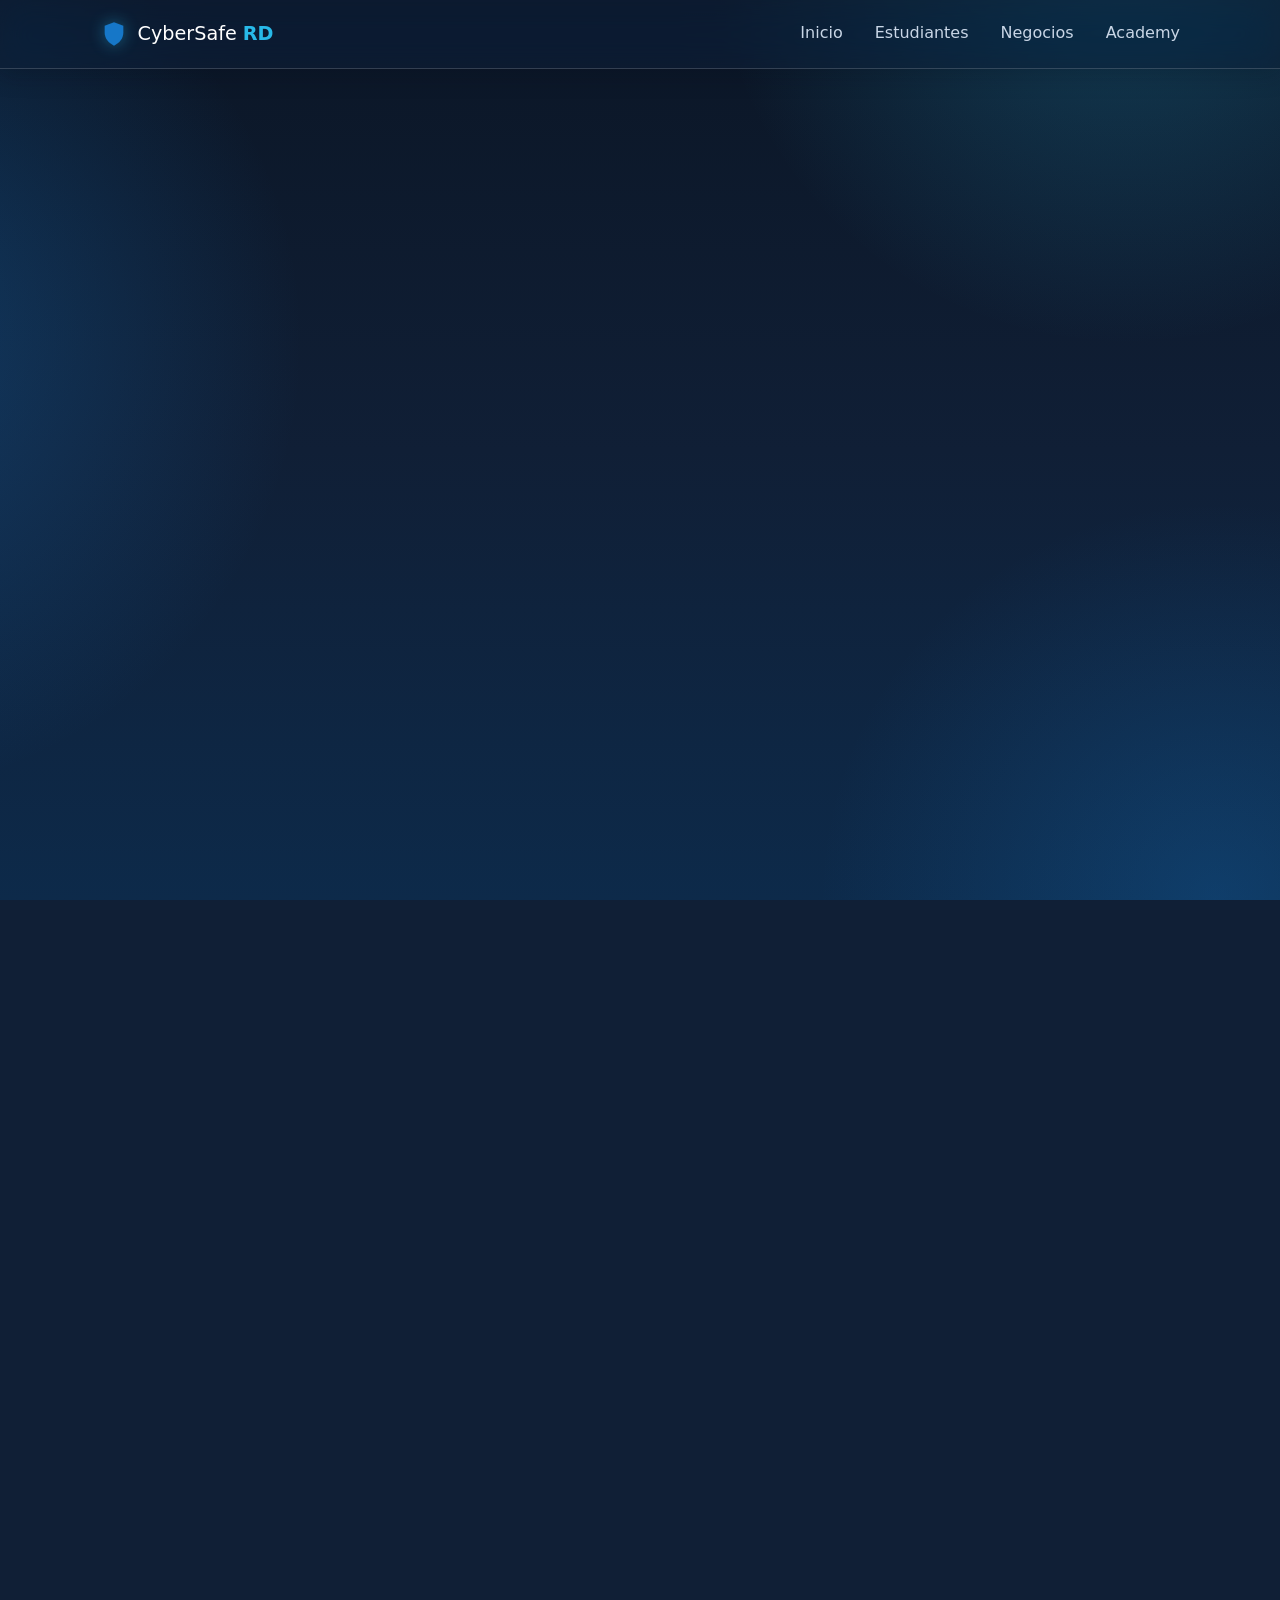
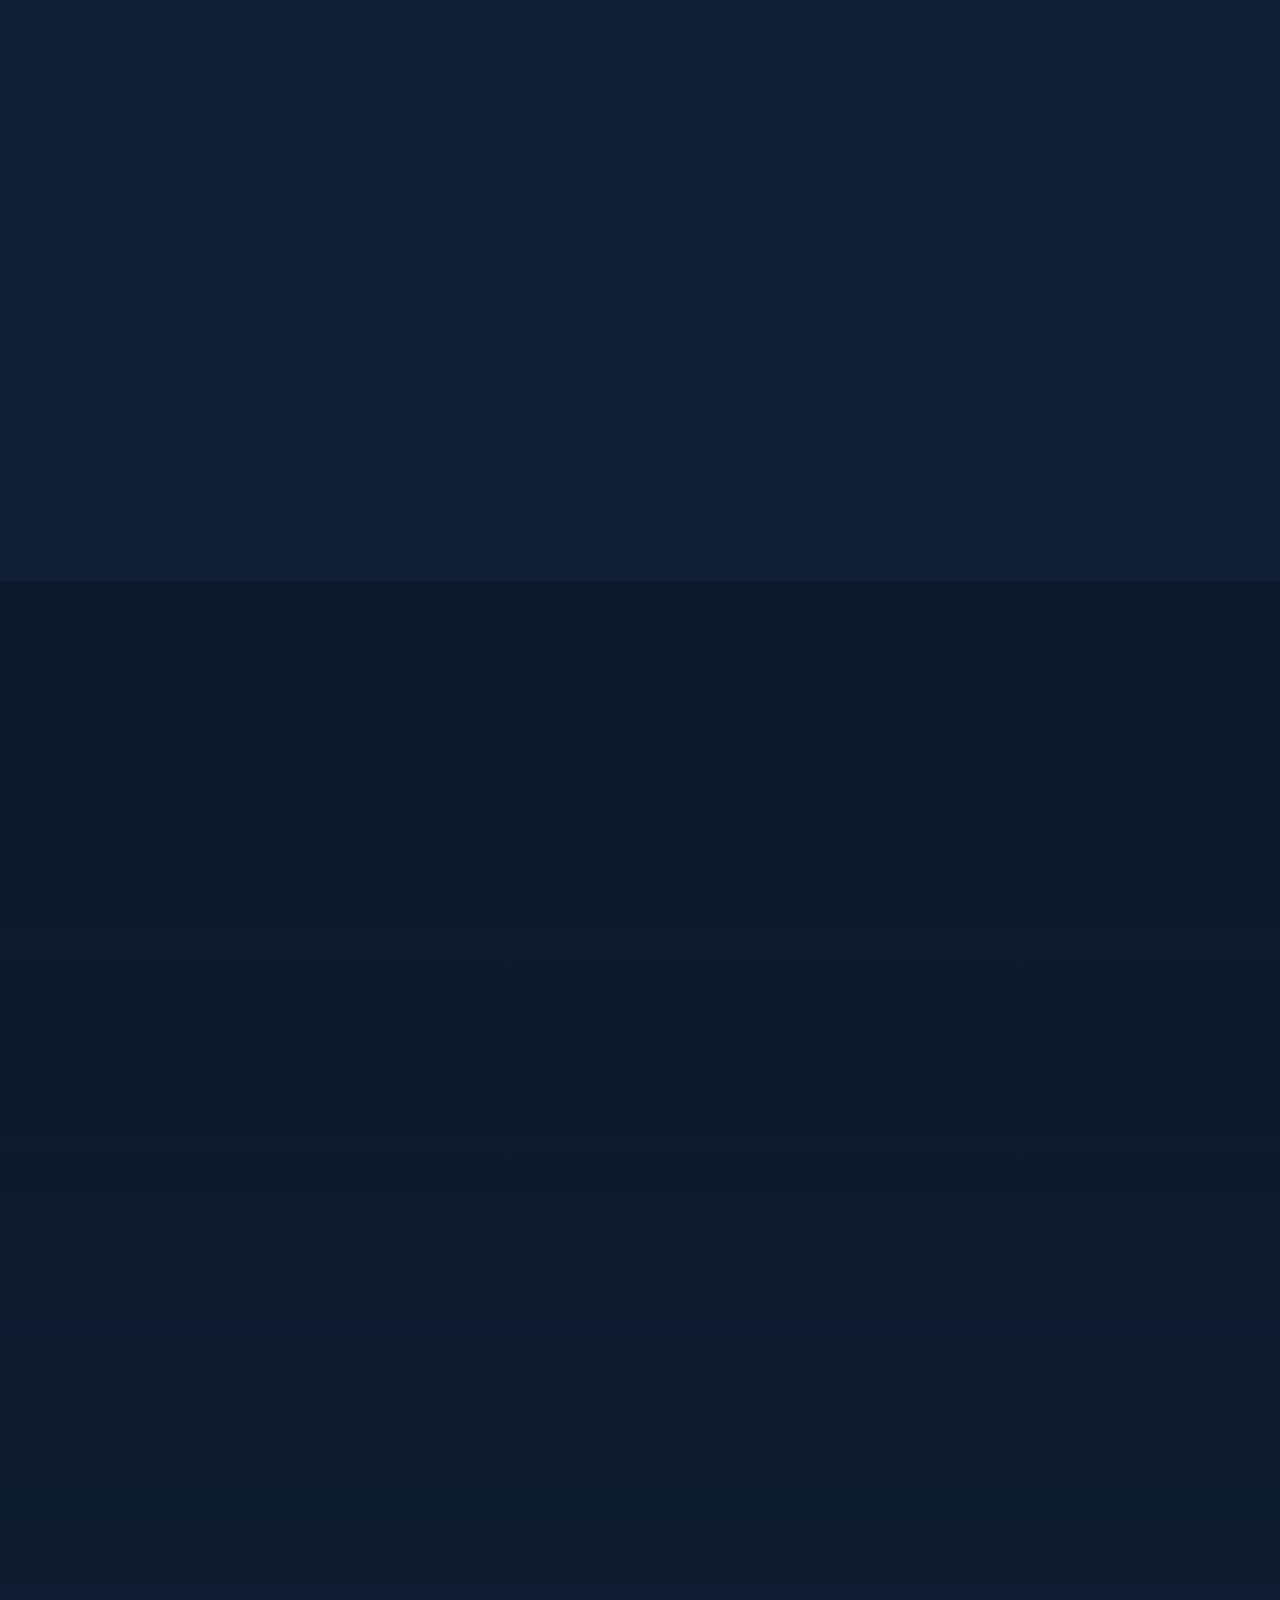
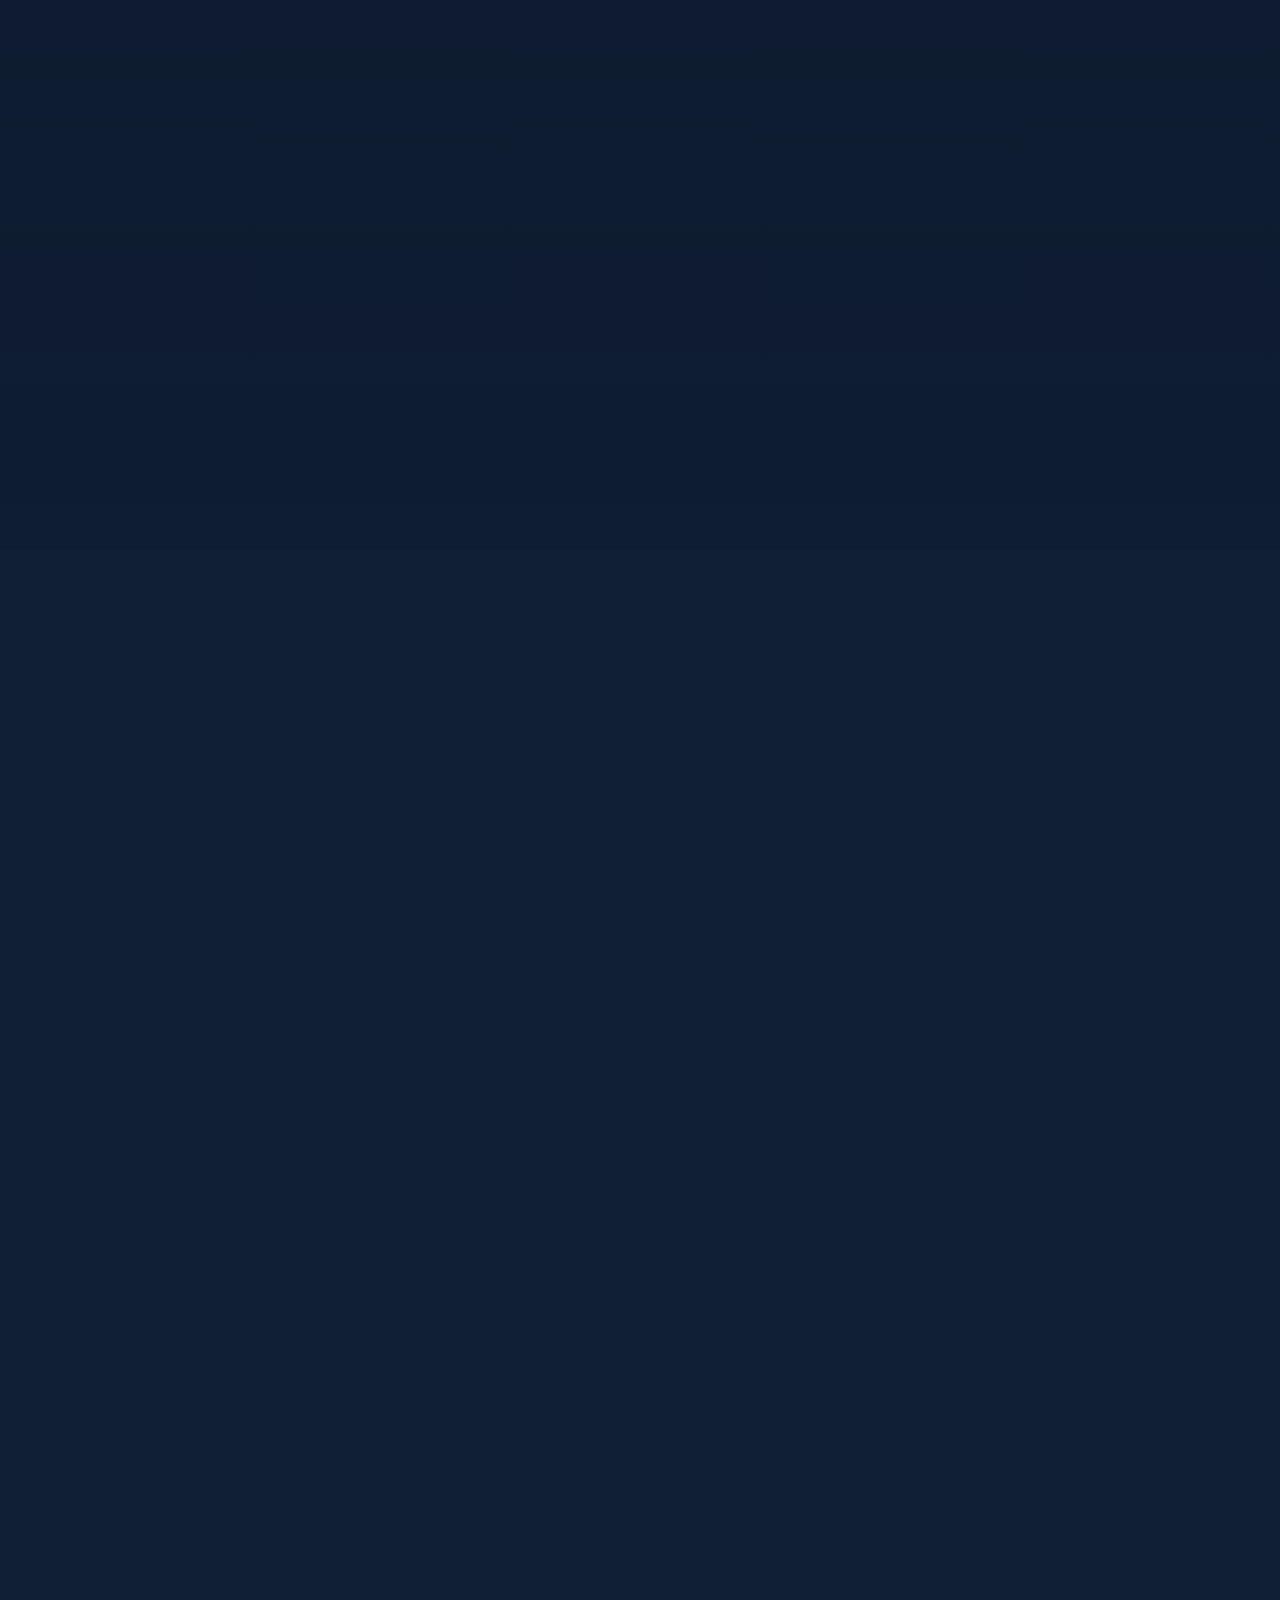
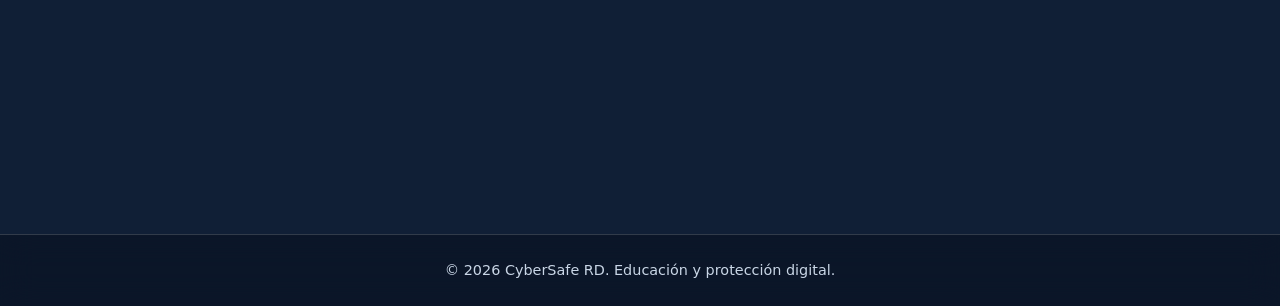
==== commit d373479c: "Actualizacion final CyberSafe RD" ====
--- a/index.html
+++ b/index.html
@@ -85,18 +85,609 @@
     <!-- ============ SECCIONES BASE (contenido en desarrollo) ============ -->
     <section class="section" id="estudiantes">
       <div class="container">
-        <div class="glass-card">
+        <header class="section-heading">
           <h2>Estudiantes</h2>
-          <p>Esta sección tendrá recursos para que los estudiantes cuiden su vida digital. Está en desarrollo.</p>
+          <p>Tu vida digital es parte de tu vida diaria: redes, correo, plataformas de la universidad y compras en línea. Elige un tema, lee una situación real y comprueba lo que aprendiste.</p>
+        </header>
+
+        <div class="tema-zona tema-zona--estudiantes" data-temas>
+          <div class="tema-progreso">
+            <div class="tema-progreso-fila">
+              <span class="tema-progreso-texto" aria-live="polite">Actividades completadas: 0 de 6</span>
+              <button type="button" class="btn btn-ghost tema-reiniciar" hidden>Reiniciar actividades</button>
+            </div>
+            <progress class="tema-barra" max="6" value="0" aria-label="Actividades completadas"></progress>
+          </div>
+
+          <div class="tema-lista" role="tablist" aria-label="Temas para estudiantes">
+            <button type="button" class="tema-card" role="tab" id="est-tab-redes" aria-controls="est-panel-redes" aria-selected="true" tabindex="0">
+              <span class="tema-icono" aria-hidden="true"><svg viewBox="0 0 24 24" aria-hidden="true"><circle cx="18" cy="5" r="3"/><circle cx="6" cy="12" r="3"/><circle cx="18" cy="19" r="3"/><path d="m8.6 13.5 6.8 4M15.4 6.5l-6.8 4"/></svg></span>
+              <span class="tema-card-titulo">Redes sociales</span>
+              <span class="tema-card-desc">Perfiles, mensajes y privacidad</span>
+              <span class="tema-estado"></span>
+            </button>
+            <button type="button" class="tema-card" role="tab" id="est-tab-cuentas" aria-controls="est-panel-cuentas" aria-selected="false" tabindex="-1">
+              <span class="tema-icono" aria-hidden="true"><svg viewBox="0 0 24 24" aria-hidden="true"><circle cx="9" cy="8" r="4"/><path d="M2 21a7 7 0 0 1 14 0"/><rect x="15" y="14" width="7" height="6" rx="1"/><path d="M17 14v-1.5a1.5 1.5 0 0 1 3 0V14"/></svg></span>
+              <span class="tema-card-titulo">Seguridad de cuentas</span>
+              <span class="tema-card-desc">Tu correo y tus accesos</span>
+              <span class="tema-estado"></span>
+            </button>
+            <button type="button" class="tema-card" role="tab" id="est-tab-claves" aria-controls="est-panel-claves" aria-selected="false" tabindex="-1">
+              <span class="tema-icono" aria-hidden="true"><svg viewBox="0 0 24 24" aria-hidden="true"><circle cx="8" cy="15" r="4"/><path d="m11 12 9-9M17 6l3 3M14 9l2 2"/></svg></span>
+              <span class="tema-card-titulo">Contraseñas y MFA</span>
+              <span class="tema-card-desc">Hábitos del día a día</span>
+              <span class="tema-estado"></span>
+            </button>
+            <button type="button" class="tema-card" role="tab" id="est-tab-estafas" aria-controls="est-panel-estafas" aria-selected="false" tabindex="-1">
+              <span class="tema-icono" aria-hidden="true"><svg viewBox="0 0 24 24" aria-hidden="true"><path d="M10.3 3.9 1.8 18a2 2 0 0 0 1.7 3h17a2 2 0 0 0 1.7-3L13.7 3.9a2 2 0 0 0-3.4 0Z"/><path d="M12 9v4M12 17h.01"/></svg></span>
+              <span class="tema-card-titulo">Phishing y estafas</span>
+              <span class="tema-card-desc">Becas, empleos y ofertas falsas</span>
+              <span class="tema-estado"></span>
+            </button>
+            <button type="button" class="tema-card" role="tab" id="est-tab-wifi" aria-controls="est-panel-wifi" aria-selected="false" tabindex="-1">
+              <span class="tema-icono" aria-hidden="true"><svg viewBox="0 0 24 24" aria-hidden="true"><path d="M2 9a15 15 0 0 1 20 0M5 12.5a10 10 0 0 1 14 0M8.5 16a5 5 0 0 1 7 0"/><circle cx="12" cy="19.5" r="1"/></svg></span>
+              <span class="tema-card-titulo">Wi-Fi públicas</span>
+              <span class="tema-card-desc">Cafeterías, plazas y centros</span>
+              <span class="tema-estado"></span>
+            </button>
+            <button type="button" class="tema-card" role="tab" id="est-tab-datos" aria-controls="est-panel-datos" aria-selected="false" tabindex="-1">
+              <span class="tema-icono" aria-hidden="true"><svg viewBox="0 0 24 24" aria-hidden="true"><path d="M2 12s3.6-7 10-7 10 7 10 7-3.6 7-10 7S2 12 2 12Z"/><circle cx="12" cy="12" r="3"/><path d="m3 3 18 18"/></svg></span>
+              <span class="tema-card-titulo">Información personal</span>
+              <span class="tema-card-desc">Qué compartir y qué no</span>
+              <span class="tema-estado"></span>
+            </button>
+          </div>
+
+          <div class="tema-panel-zona glass-card">
+          <article class="tema-panel is-activo" role="tabpanel" id="est-panel-redes" aria-labelledby="est-tab-redes" tabindex="-1">
+            <header class="tema-cabecera">
+              <span class="tema-icono" aria-hidden="true"><svg viewBox="0 0 24 24" aria-hidden="true"><circle cx="18" cy="5" r="3"/><circle cx="6" cy="12" r="3"/><circle cx="18" cy="19" r="3"/><path d="m8.6 13.5 6.8 4M15.4 6.5l-6.8 4"/></svg></span>
+              <div>
+                <h3>Redes sociales</h3>
+                <p class="tema-lead">Tu perfil dice quién eres: protégelo para que nadie más hable en tu nombre.</p>
+              </div>
+            </header>
+            <div class="tema-cuerpo">
+              <div class="tema-info">
+                <div class="tema-situacion">
+                  <span class="tema-etiqueta">Situación cotidiana</span>
+                  <p>Una compañera te escribe por Instagram: «¿eres tú en este video?», con un enlace. Es su cuenta, pero fue hackeada: el atacante envía el mismo mensaje a todos sus contactos.</p>
+                </div>
+                <h4>Qué puedes hacer</h4>
+                <ul class="tema-checks"><li>Pon tu cuenta en privado o usa una lista de «mejores amigos» para lo personal, y oculta tu teléfono y tu correo.</li><li>Activa la verificación en dos pasos en cada red social.</li><li>Desconfía de enlaces y videos «sorpresa», incluso de amigos: pregúntales por otro medio si de verdad los enviaron.</li><li>Evita publicar en tiempo real tu ubicación, tu uniforme o tus horarios; comparte después.</li><li>Revisa de vez en cuando las sesiones abiertas y las apps conectadas, y elimina las que no reconozcas.</li></ul>
+              </div>
+              <div class="tema-actividad" data-actividad>
+                <span class="tema-etiqueta">Comprueba lo aprendido</span>
+                <p class="tema-act-pregunta" id="est-q-redes">Un amigo te envía por mensaje directo un enlace con el texto «¿eres tú en este video?». ¿Qué haces?</p>
+                <div class="tema-opciones" role="group" aria-labelledby="est-q-redes"><button type="button" class="tema-opcion" aria-pressed="false"><span class="tema-letra" aria-hidden="true">A</span><span>Abres el enlace para ver el video</span></button><button type="button" class="tema-opcion" data-correcta aria-pressed="false"><span class="tema-letra" aria-hidden="true">B</span><span>No lo abres y le preguntas por otro canal (llamada o en persona) si realmente te lo envió</span></button><button type="button" class="tema-opcion" aria-pressed="false"><span class="tema-letra" aria-hidden="true">C</span><span>Lo reenvías a tus contactos para ver si es real</span></button></div>
+                <div class="tema-act-acciones">
+                  <button type="button" class="btn btn-primary tema-comprobar" disabled>Comprobar respuesta</button>
+                  <button type="button" class="btn btn-ghost tema-reintentar" hidden>Intentar de nuevo</button>
+                </div>
+                <div class="tema-feedback" role="status" aria-live="polite" hidden>
+                  <p class="tema-feedback-titulo"></p>
+                  <p class="tema-feedback-texto"></p>
+                </div>
+                <p class="tema-explicacion" hidden>Cuando una cuenta es hackeada, el mensaje sale con el nombre de un amigo. Verificar por otro canal evita que caigas, y no reenviarlo evita que el engaño se propague.</p>
+              </div>
+            </div>
+            <footer class="tema-pie">
+              <div class="tema-enlaces"><a href="academy/mfa.html">Lección de MFA →</a></div>
+              <button type="button" class="btn btn-ghost tema-siguiente" data-siguiente>Siguiente: Seguridad de cuentas <span aria-hidden="true">→</span></button>
+            </footer>
+          </article>
+          <article class="tema-panel" role="tabpanel" id="est-panel-cuentas" aria-labelledby="est-tab-cuentas" tabindex="-1">
+            <header class="tema-cabecera">
+              <span class="tema-icono" aria-hidden="true"><svg viewBox="0 0 24 24" aria-hidden="true"><circle cx="9" cy="8" r="4"/><path d="M2 21a7 7 0 0 1 14 0"/><rect x="15" y="14" width="7" height="6" rx="1"/><path d="M17 14v-1.5a1.5 1.5 0 0 1 3 0V14"/></svg></span>
+              <div>
+                <h3>Seguridad de cuentas</h3>
+                <p class="tema-lead">Tu correo es la llave maestra: quien lo controla puede recuperar casi todas tus demás cuentas.</p>
+              </div>
+            </header>
+            <div class="tema-cuerpo">
+              <div class="tema-info">
+                <div class="tema-situacion">
+                  <span class="tema-etiqueta">Situación cotidiana</span>
+                  <p>Usas el mismo correo para la universidad, tus redes y tus juegos. Si alguien entra a ese correo, puede pulsar «olvidé mi contraseña» en todas las demás cuentas.</p>
+                </div>
+                <h4>Qué puedes hacer</h4>
+                <ul class="tema-checks"><li>Protege primero tu correo principal con una contraseña única y verificación en dos pasos.</li><li>Usa un correo alterno para registros poco importantes y promociones.</li><li>Cierra sesión en computadoras compartidas (laboratorios, cibercafés) y no marques «recordarme».</li><li>Completa las opciones de recuperación (correo alterno y teléfono) para poder recuperar tu cuenta si la pierdes.</li><li>Si te llega un aviso de inicio de sesión que no reconoces, cambia la contraseña desde la app o el sitio oficial.</li></ul>
+              </div>
+              <div class="tema-actividad" data-actividad>
+                <span class="tema-etiqueta">Comprueba lo aprendido</span>
+                <p class="tema-act-pregunta" id="est-q-cuentas">Terminas un trabajo en una computadora del laboratorio de la universidad. ¿Qué haces antes de irte?</p>
+                <div class="tema-opciones" role="group" aria-labelledby="est-q-cuentas"><button type="button" class="tema-opcion" aria-pressed="false"><span class="tema-letra" aria-hidden="true">A</span><span>Cierras la pestaña del navegador, nada más</span></button><button type="button" class="tema-opcion" data-correcta aria-pressed="false"><span class="tema-letra" aria-hidden="true">B</span><span>Cierras sesión en todas tus cuentas y no guardas contraseñas en el navegador</span></button><button type="button" class="tema-opcion" aria-pressed="false"><span class="tema-letra" aria-hidden="true">C</span><span>Dejas la sesión abierta por si vuelves mañana</span></button></div>
+                <div class="tema-act-acciones">
+                  <button type="button" class="btn btn-primary tema-comprobar" disabled>Comprobar respuesta</button>
+                  <button type="button" class="btn btn-ghost tema-reintentar" hidden>Intentar de nuevo</button>
+                </div>
+                <div class="tema-feedback" role="status" aria-live="polite" hidden>
+                  <p class="tema-feedback-titulo"></p>
+                  <p class="tema-feedback-texto"></p>
+                </div>
+                <p class="tema-explicacion" hidden>Cerrar la pestaña no cierra la sesión. En equipos compartidos, cierra sesión y evita guardar contraseñas para que la siguiente persona no entre a tus cuentas.</p>
+              </div>
+            </div>
+            <footer class="tema-pie">
+              <div class="tema-enlaces"></div>
+              <button type="button" class="btn btn-ghost tema-siguiente" data-siguiente>Siguiente: Contraseñas y MFA <span aria-hidden="true">→</span></button>
+            </footer>
+          </article>
+          <article class="tema-panel" role="tabpanel" id="est-panel-claves" aria-labelledby="est-tab-claves" tabindex="-1">
+            <header class="tema-cabecera">
+              <span class="tema-icono" aria-hidden="true"><svg viewBox="0 0 24 24" aria-hidden="true"><circle cx="8" cy="15" r="4"/><path d="m11 12 9-9M17 6l3 3M14 9l2 2"/></svg></span>
+              <div>
+                <h3>Contraseñas y MFA</h3>
+                <p class="tema-lead">Dos hábitos que bloquean la mayoría de los robos de cuentas: claves distintas y verificación en dos pasos.</p>
+              </div>
+            </header>
+            <div class="tema-cuerpo">
+              <div class="tema-info">
+                <div class="tema-situacion">
+                  <span class="tema-etiqueta">Situación cotidiana</span>
+                  <p>Un amigo te pide prestada tu cuenta de streaming y le das la contraseña. Semanas después alguien más entra: la clave circuló por un grupo de chat.</p>
+                </div>
+                <h4>Qué puedes hacer</h4>
+                <ul class="tema-checks"><li>Compartir una contraseña es perderla de vista: usa los perfiles o planes familiares que ofrece cada servicio.</li><li>Activa MFA al menos en tu correo, tus redes y la plataforma de tu universidad.</li><li>Los códigos de verificación son personales: ninguna persona ni empresa legítima te los pide.</li><li>Guarda los códigos de recuperación fuera del teléfono, por ejemplo impresos en un lugar seguro.</li></ul>
+              </div>
+              <div class="tema-actividad" data-actividad>
+                <span class="tema-etiqueta">Comprueba lo aprendido</span>
+                <p class="tema-act-pregunta" id="est-q-claves">Verdadero o falso: si un amigo de confianza te pide el código de 6 dígitos que te llegó por SMS «para ayudarte a entrar», es seguro dárselo.</p>
+                <div class="tema-opciones" role="group" aria-labelledby="est-q-claves"><button type="button" class="tema-opcion" aria-pressed="false"><span class="tema-letra" aria-hidden="true">A</span><span>Verdadero</span></button><button type="button" class="tema-opcion" data-correcta aria-pressed="false"><span class="tema-letra" aria-hidden="true">B</span><span>Falso</span></button></div>
+                <div class="tema-act-acciones">
+                  <button type="button" class="btn btn-primary tema-comprobar" disabled>Comprobar respuesta</button>
+                  <button type="button" class="btn btn-ghost tema-reintentar" hidden>Intentar de nuevo</button>
+                </div>
+                <div class="tema-feedback" role="status" aria-live="polite" hidden>
+                  <p class="tema-feedback-titulo"></p>
+                  <p class="tema-feedback-texto"></p>
+                </div>
+                <p class="tema-explicacion" hidden>Falso. Con ese código cualquiera puede entrar a tu cuenta, aunque quien lo pida sea un amigo: su cuenta pudo ser hackeada o alguien puede estar haciéndose pasar por él.</p>
+              </div>
+            </div>
+            <footer class="tema-pie">
+              <div class="tema-enlaces"><a href="academy/contrasenas.html">Lección de contraseñas →</a><a href="academy/mfa.html">Lección de MFA →</a></div>
+              <button type="button" class="btn btn-ghost tema-siguiente" data-siguiente>Siguiente: Phishing y estafas <span aria-hidden="true">→</span></button>
+            </footer>
+          </article>
+          <article class="tema-panel" role="tabpanel" id="est-panel-estafas" aria-labelledby="est-tab-estafas" tabindex="-1">
+            <header class="tema-cabecera">
+              <span class="tema-icono" aria-hidden="true"><svg viewBox="0 0 24 24" aria-hidden="true"><path d="M10.3 3.9 1.8 18a2 2 0 0 0 1.7 3h17a2 2 0 0 0 1.7-3L13.7 3.9a2 2 0 0 0-3.4 0Z"/><path d="M12 9v4M12 17h.01"/></svg></span>
+              <div>
+                <h3>Phishing y estafas</h3>
+                <p class="tema-lead">Las estafas apuntan a estudiantes con becas, empleos y ofertas «únicas».</p>
+              </div>
+            </header>
+            <div class="tema-cuerpo">
+              <div class="tema-info">
+                <div class="tema-situacion">
+                  <span class="tema-etiqueta">Situación cotidiana</span>
+                  <p>Te escribe un número desconocido: «Ganaste una beca de RD$20,000. Entra al enlace y confirma tu cédula y tu cuenta bancaria». Nadie te avisó de ninguna beca.</p>
+                </div>
+                <h4>Qué puedes hacer</h4>
+                <ul class="tema-checks"><li>Verifica becas, ofertas de empleo y premios en el sitio oficial de la institución, no en el enlace del mensaje.</li><li>Desconfía de todo lo que pida pagar para recibir algo («tasa de inscripción», «gastos de envío»).</li><li>En compras por redes sociales, prefiere métodos de pago con protección y duda de los precios demasiado bajos.</li><li>Ante una estafa: no respondas, guarda una captura, bloquea el número y repórtalo en la plataforma.</li></ul>
+              </div>
+              <div class="tema-actividad" data-actividad>
+                <span class="tema-etiqueta">Comprueba lo aprendido</span>
+                <p class="tema-act-pregunta" id="est-q-estafas">Te ofrecen un trabajo remoto muy bien pagado, pero piden que pagues RD$1,500 por «materiales de capacitación» antes de empezar. ¿Qué indica esto?</p>
+                <div class="tema-opciones" role="group" aria-labelledby="est-q-estafas"><button type="button" class="tema-opcion" aria-pressed="false"><span class="tema-letra" aria-hidden="true">A</span><span>Es normal: así funcionan las empresas serias</span></button><button type="button" class="tema-opcion" data-correcta aria-pressed="false"><span class="tema-letra" aria-hidden="true">B</span><span>Es una señal de estafa: una empresa seria no cobra por darte trabajo</span></button><button type="button" class="tema-opcion" aria-pressed="false"><span class="tema-letra" aria-hidden="true">C</span><span>Es seguro si te envían un recibo por WhatsApp</span></button></div>
+                <div class="tema-act-acciones">
+                  <button type="button" class="btn btn-primary tema-comprobar" disabled>Comprobar respuesta</button>
+                  <button type="button" class="btn btn-ghost tema-reintentar" hidden>Intentar de nuevo</button>
+                </div>
+                <div class="tema-feedback" role="status" aria-live="polite" hidden>
+                  <p class="tema-feedback-titulo"></p>
+                  <p class="tema-feedback-texto"></p>
+                </div>
+                <p class="tema-explicacion" hidden>Pedir dinero por adelantado a quien busca empleo es una de las estafas más comunes. Un recibo enviado por chat no demuestra nada.</p>
+              </div>
+            </div>
+            <footer class="tema-pie">
+              <div class="tema-enlaces"><a href="phishing-sim/index.html">Practica en el Phishing Simulator →</a><a href="academy/phishing.html">Lección de phishing →</a></div>
+              <button type="button" class="btn btn-ghost tema-siguiente" data-siguiente>Siguiente: Wi-Fi públicas <span aria-hidden="true">→</span></button>
+            </footer>
+          </article>
+          <article class="tema-panel" role="tabpanel" id="est-panel-wifi" aria-labelledby="est-tab-wifi" tabindex="-1">
+            <header class="tema-cabecera">
+              <span class="tema-icono" aria-hidden="true"><svg viewBox="0 0 24 24" aria-hidden="true"><path d="M2 9a15 15 0 0 1 20 0M5 12.5a10 10 0 0 1 14 0M8.5 16a5 5 0 0 1 7 0"/><circle cx="12" cy="19.5" r="1"/></svg></span>
+              <div>
+                <h3>Wi-Fi públicas</h3>
+                <p class="tema-lead">El Wi-Fi gratis es cómodo, pero no sabes quién más está conectado ni quién lo administra.</p>
+              </div>
+            </header>
+            <div class="tema-cuerpo">
+              <div class="tema-info">
+                <div class="tema-situacion">
+                  <span class="tema-etiqueta">Situación cotidiana</span>
+                  <p>En una plaza ves dos redes: «Plaza_Free» y «Plaza_Free_WiFi». Te conectas a la segunda porque tiene mejor señal, pero podría ser una red falsa creada para espiar lo que haces.</p>
+                </div>
+                <h4>Qué puedes hacer</h4>
+                <ul class="tema-checks"><li>Pregunta al personal el nombre exacto de la red antes de conectarte.</li><li>Evita operaciones sensibles (banca, compras, exámenes en línea) en redes públicas: usa tus datos móviles.</li><li>Entra solo a sitios con https y no ignores los avisos de certificado del navegador.</li><li>Desactiva la conexión automática a redes abiertas y «olvida» la red cuando termines.</li><li>Una VPN de un proveedor confiable ayuda, pero no sustituye a las demás medidas.</li></ul>
+              </div>
+              <div class="tema-actividad" data-actividad>
+                <span class="tema-etiqueta">Comprueba lo aprendido</span>
+                <p class="tema-act-pregunta" id="est-q-wifi">Necesitas pagar una compra en línea y solo tienes el Wi-Fi gratuito de la cafetería. ¿Qué es lo más seguro?</p>
+                <div class="tema-opciones" role="group" aria-labelledby="est-q-wifi"><button type="button" class="tema-opcion" aria-pressed="false"><span class="tema-letra" aria-hidden="true">A</span><span>Pagar normalmente, el candado del navegador basta</span></button><button type="button" class="tema-opcion" data-correcta aria-pressed="false"><span class="tema-letra" aria-hidden="true">B</span><span>Usar tus datos móviles o esperar a una red de confianza</span></button><button type="button" class="tema-opcion" aria-pressed="false"><span class="tema-letra" aria-hidden="true">C</span><span>Desactivar el antivirus para que cargue más rápido</span></button></div>
+                <div class="tema-act-acciones">
+                  <button type="button" class="btn btn-primary tema-comprobar" disabled>Comprobar respuesta</button>
+                  <button type="button" class="btn btn-ghost tema-reintentar" hidden>Intentar de nuevo</button>
+                </div>
+                <div class="tema-feedback" role="status" aria-live="polite" hidden>
+                  <p class="tema-feedback-titulo"></p>
+                  <p class="tema-feedback-texto"></p>
+                </div>
+                <p class="tema-explicacion" hidden>En una red pública no controlas quién puede observar el tráfico. Para pagos y banca, tus datos móviles o una red de confianza son mucho más seguros.</p>
+              </div>
+            </div>
+            <footer class="tema-pie">
+              <div class="tema-enlaces"></div>
+              <button type="button" class="btn btn-ghost tema-siguiente" data-siguiente>Siguiente: Información personal <span aria-hidden="true">→</span></button>
+            </footer>
+          </article>
+          <article class="tema-panel" role="tabpanel" id="est-panel-datos" aria-labelledby="est-tab-datos" tabindex="-1">
+            <header class="tema-cabecera">
+              <span class="tema-icono" aria-hidden="true"><svg viewBox="0 0 24 24" aria-hidden="true"><path d="M2 12s3.6-7 10-7 10 7 10 7-3.6 7-10 7S2 12 2 12Z"/><circle cx="12" cy="12" r="3"/><path d="m3 3 18 18"/></svg></span>
+              <div>
+                <h3>Información personal</h3>
+                <p class="tema-lead">Tu nombre completo, tus documentos, tus fotos y tu ubicación valen mucho para quien quiere suplantarte.</p>
+              </div>
+            </header>
+            <div class="tema-cuerpo">
+              <div class="tema-info">
+                <div class="tema-situacion">
+                  <span class="tema-etiqueta">Situación cotidiana</span>
+                  <p>Publicas la foto de tu carné estudiantil: «¡por fin soy universitario!». Con ese nombre, número y foto, alguien podría abrir cuentas falsas o engañar a tu familia haciéndose pasar por ti.</p>
+                </div>
+                <h4>Qué puedes hacer</h4>
+                <ul class="tema-checks"><li>Piensa antes de publicar: documentos, boletos, tarjetas y carnés no se suben, ni siquiera tapados a medias.</li><li>Da solo los datos necesarios cuando una app o formulario te los pida, y desconfía de los que piden de más.</li><li>Revisa los permisos de tus apps (ubicación, micrófono, contactos, cámara) y quita los que no necesitan.</li><li>No envíes fotos de documentos por chat; si es indispensable, usa un canal oficial.</li><li>Busca tu nombre en internet de vez en cuando para ver qué información tuya es pública.</li></ul>
+              </div>
+              <div class="tema-actividad" data-actividad>
+                <span class="tema-etiqueta">Comprueba lo aprendido</span>
+                <p class="tema-act-pregunta" id="est-q-datos">Una app de linterna te pide acceso a tus contactos y a tu ubicación. ¿Qué haces?</p>
+                <div class="tema-opciones" role="group" aria-labelledby="est-q-datos"><button type="button" class="tema-opcion" aria-pressed="false"><span class="tema-letra" aria-hidden="true">A</span><span>Aceptas, no pasa nada</span></button><button type="button" class="tema-opcion" data-correcta aria-pressed="false"><span class="tema-letra" aria-hidden="true">B</span><span>Niegas esos permisos: una linterna no los necesita</span></button><button type="button" class="tema-opcion" aria-pressed="false"><span class="tema-letra" aria-hidden="true">C</span><span>Aceptas, pero solo la usas de noche</span></button></div>
+                <div class="tema-act-acciones">
+                  <button type="button" class="btn btn-primary tema-comprobar" disabled>Comprobar respuesta</button>
+                  <button type="button" class="btn btn-ghost tema-reintentar" hidden>Intentar de nuevo</button>
+                </div>
+                <div class="tema-feedback" role="status" aria-live="polite" hidden>
+                  <p class="tema-feedback-titulo"></p>
+                  <p class="tema-feedback-texto"></p>
+                </div>
+                <p class="tema-explicacion" hidden>Una app solo debe pedir los permisos que necesita para funcionar. Si pide más, es una señal de que recoge datos para otros fines.</p>
+              </div>
+            </div>
+            <footer class="tema-pie">
+              <div class="tema-enlaces"></div>
+              <button type="button" class="btn btn-ghost tema-siguiente" data-siguiente>Volver al primero: Redes sociales <span aria-hidden="true">→</span></button>
+            </footer>
+          </article>
+          </div>
         </div>
       </div>
     </section>
 
     <section class="section section-alt" id="negocios">
       <div class="container">
-        <div class="glass-card">
+        <header class="section-heading">
           <h2>Negocios</h2>
-          <p>Esta sección tendrá orientación de protección digital para pequeños negocios. Está en desarrollo.</p>
+          <p>Un pequeño negocio guarda dinero, datos de clientes y accesos importantes, y muchas veces no tiene un equipo de informática. Estos casos reales muestran cómo ocurren los problemas y cómo evitarlos.</p>
+        </header>
+
+        <div class="tema-zona tema-zona--negocios" data-temas>
+          <div class="tema-progreso">
+            <div class="tema-progreso-fila">
+              <span class="tema-progreso-texto" aria-live="polite">Actividades completadas: 0 de 7</span>
+              <button type="button" class="btn btn-ghost tema-reiniciar" hidden>Reiniciar actividades</button>
+            </div>
+            <progress class="tema-barra" max="7" value="0" aria-label="Actividades completadas"></progress>
+          </div>
+
+          <div class="tema-lista" role="tablist" aria-label="Temas para negocios">
+            <button type="button" class="tema-card" role="tab" id="neg-tab-clientes" aria-controls="neg-panel-clientes" aria-selected="true" tabindex="0">
+              <span class="tema-icono" aria-hidden="true"><svg viewBox="0 0 24 24" aria-hidden="true"><rect x="3" y="5" width="18" height="14" rx="2"/><circle cx="9" cy="11" r="2"/><path d="M6 16a3 3 0 0 1 6 0M14 10h4M14 14h3"/></svg></span>
+              <span class="tema-card-titulo">Datos de clientes</span>
+              <span class="tema-card-desc">Guardar y proteger información</span>
+              <span class="tema-estado"></span>
+            </button>
+            <button type="button" class="tema-card" role="tab" id="neg-tab-correo" aria-controls="neg-panel-correo" aria-selected="false" tabindex="-1">
+              <span class="tema-icono" aria-hidden="true"><svg viewBox="0 0 24 24" aria-hidden="true"><rect x="3" y="5" width="18" height="14" rx="2"/><path d="m3 7 9 6 9-6"/></svg></span>
+              <span class="tema-card-titulo">Correo empresarial</span>
+              <span class="tema-card-desc">Cuentas, accesos y reenvíos</span>
+              <span class="tema-estado"></span>
+            </button>
+            <button type="button" class="tema-card" role="tab" id="neg-tab-fraudes" aria-controls="neg-panel-fraudes" aria-selected="false" tabindex="-1">
+              <span class="tema-icono" aria-hidden="true"><svg viewBox="0 0 24 24" aria-hidden="true"><path d="M12 3 4 6v6c0 4.5 3.2 7.8 8 9 4.8-1.2 8-4.5 8-9V6l-8-3Z"/><path d="M12 8v4M12 15.5h.01"/></svg></span>
+              <span class="tema-card-titulo">Fraudes y phishing</span>
+              <span class="tema-card-desc">Pagos falsos y engaños a negocios</span>
+              <span class="tema-estado"></span>
+            </button>
+            <button type="button" class="tema-card" role="tab" id="neg-tab-claves-neg" aria-controls="neg-panel-claves-neg" aria-selected="false" tabindex="-1">
+              <span class="tema-icono" aria-hidden="true"><svg viewBox="0 0 24 24" aria-hidden="true"><circle cx="8" cy="15" r="4"/><path d="m11 12 9-9M17 6l3 3M14 9l2 2"/></svg></span>
+              <span class="tema-card-titulo">Contraseñas y MFA</span>
+              <span class="tema-card-desc">Accesos del equipo</span>
+              <span class="tema-estado"></span>
+            </button>
+            <button type="button" class="tema-card" role="tab" id="neg-tab-respaldos" aria-controls="neg-panel-respaldos" aria-selected="false" tabindex="-1">
+              <span class="tema-icono" aria-hidden="true"><svg viewBox="0 0 24 24" aria-hidden="true"><ellipse cx="12" cy="6" rx="8" ry="3"/><path d="M4 6v6c0 1.7 3.6 3 8 3s8-1.3 8-3V6M4 12v6c0 1.7 3.6 3 8 3s8-1.3 8-3v-6"/></svg></span>
+              <span class="tema-card-titulo">Copias de seguridad</span>
+              <span class="tema-card-desc">Recuperarte tras un desastre</span>
+              <span class="tema-estado"></span>
+            </button>
+            <button type="button" class="tema-card" role="tab" id="neg-tab-equipo" aria-controls="neg-panel-equipo" aria-selected="false" tabindex="-1">
+              <span class="tema-icono" aria-hidden="true"><svg viewBox="0 0 24 24" aria-hidden="true"><circle cx="9" cy="8" r="3.5"/><path d="M2.5 20a6.5 6.5 0 0 1 13 0"/><circle cx="17.5" cy="9" r="2.5"/><path d="M17 14.5a5 5 0 0 1 4.5 5"/></svg></span>
+              <span class="tema-card-titulo">Buenas prácticas para empleados</span>
+              <span class="tema-card-desc">Reglas simples para todo el equipo</span>
+              <span class="tema-estado"></span>
+            </button>
+            <button type="button" class="tema-card" role="tab" id="neg-tab-redes-neg" aria-controls="neg-panel-redes-neg" aria-selected="false" tabindex="-1">
+              <span class="tema-icono" aria-hidden="true"><svg viewBox="0 0 24 24" aria-hidden="true"><rect x="3" y="4" width="18" height="12" rx="2"/><path d="M8 20h8M12 16v4"/></svg></span>
+              <span class="tema-card-titulo">Dispositivos y redes</span>
+              <span class="tema-card-desc">Equipos conectados del negocio</span>
+              <span class="tema-estado"></span>
+            </button>
+          </div>
+
+          <div class="tema-panel-zona glass-card">
+          <article class="tema-panel is-activo" role="tabpanel" id="neg-panel-clientes" aria-labelledby="neg-tab-clientes" tabindex="-1">
+            <header class="tema-cabecera">
+              <span class="tema-icono" aria-hidden="true"><svg viewBox="0 0 24 24" aria-hidden="true"><rect x="3" y="5" width="18" height="14" rx="2"/><circle cx="9" cy="11" r="2"/><path d="M6 16a3 3 0 0 1 6 0M14 10h4M14 14h3"/></svg></span>
+              <div>
+                <h3>Datos de clientes</h3>
+                <p class="tema-lead">Los datos de tus clientes son un activo, pero también una responsabilidad.</p>
+              </div>
+            </header>
+            <div class="tema-cuerpo">
+              <div class="tema-info">
+                <div class="tema-situacion">
+                  <span class="tema-etiqueta">Caso realista</span>
+                  <p>Una tienda de ropa guarda en un cuaderno y en el WhatsApp personal de la dueña los teléfonos y compras de sus clientas. Un día pierde el celular y varias clientas empiezan a recibir mensajes de estafadores que mencionan sus compras recientes.</p>
+                </div>
+                <h4>Cómo prevenirlo</h4>
+                <ul class="tema-checks"><li>Pide solo los datos que realmente necesitas, por ejemplo nombre y un contacto.</li><li>Guárdalos en un solo lugar protegido (archivo con contraseña o carpeta en la nube con acceso restringido), no en chats ni cuadernos.</li><li>Da acceso solo a quien lo necesita y quítalo cuando alguien deja el negocio.</li><li>Activa el bloqueo de pantalla y el borrado remoto en los celulares que contengan datos del negocio.</li><li>Nunca pidas ni guardes datos completos de tarjetas: usa medios de pago reconocidos.</li><li>Si ocurre una filtración, avisa a tus clientes afectados para que puedan protegerse.</li></ul>
+              </div>
+              <div class="tema-actividad" data-actividad>
+                <span class="tema-etiqueta">Comprueba lo aprendido</span>
+                <p class="tema-act-pregunta" id="neg-q-clientes">¿Cuál es la forma más segura de guardar la lista de clientes de tu negocio?</p>
+                <div class="tema-opciones" role="group" aria-labelledby="neg-q-clientes"><button type="button" class="tema-opcion" aria-pressed="false"><span class="tema-letra" aria-hidden="true">A</span><span>En un chat de WhatsApp contigo mismo</span></button><button type="button" class="tema-opcion" data-correcta aria-pressed="false"><span class="tema-letra" aria-hidden="true">B</span><span>En un archivo protegido con contraseña y con acceso solo para quien lo necesita</span></button><button type="button" class="tema-opcion" aria-pressed="false"><span class="tema-letra" aria-hidden="true">C</span><span>En una nota del celular sin bloqueo de pantalla</span></button></div>
+                <div class="tema-act-acciones">
+                  <button type="button" class="btn btn-primary tema-comprobar" disabled>Comprobar respuesta</button>
+                  <button type="button" class="btn btn-ghost tema-reintentar" hidden>Intentar de nuevo</button>
+                </div>
+                <div class="tema-feedback" role="status" aria-live="polite" hidden>
+                  <p class="tema-feedback-titulo"></p>
+                  <p class="tema-feedback-texto"></p>
+                </div>
+                <p class="tema-explicacion" hidden>Un solo lugar protegido y con acceso limitado reduce el riesgo si se pierde un dispositivo o alguien se va del negocio. Los chats y notas sin bloqueo quedan expuestos.</p>
+              </div>
+            </div>
+            <footer class="tema-pie">
+              <div class="tema-enlaces"><a href="academy/negocios.html#que-proteger">Empieza por saber qué datos tienes →</a></div>
+              <button type="button" class="btn btn-ghost tema-siguiente" data-siguiente>Siguiente: Correo empresarial <span aria-hidden="true">→</span></button>
+            </footer>
+          </article>
+          <article class="tema-panel" role="tabpanel" id="neg-panel-correo" aria-labelledby="neg-tab-correo" tabindex="-1">
+            <header class="tema-cabecera">
+              <span class="tema-icono" aria-hidden="true"><svg viewBox="0 0 24 24" aria-hidden="true"><rect x="3" y="5" width="18" height="14" rx="2"/><path d="m3 7 9 6 9-6"/></svg></span>
+              <div>
+                <h3>Correo empresarial</h3>
+                <p class="tema-lead">El correo del negocio es la puerta a facturas, pagos y proveedores.</p>
+              </div>
+            </header>
+            <div class="tema-cuerpo">
+              <div class="tema-info">
+                <div class="tema-situacion">
+                  <span class="tema-etiqueta">Caso realista</span>
+                  <p>Una distribuidora usa una cuenta de correo gratuita compartida por tres empleados. Alguien adivina la contraseña y, desde ahí, escribe a los clientes pidiendo que paguen sus facturas a otra cuenta.</p>
+                </div>
+                <h4>Cómo prevenirlo</h4>
+                <ul class="tema-checks"><li>Da a cada persona su propia cuenta y, si puedes, usa un dominio propio para que tus clientes reconozcan tu correo.</li><li>Exige verificación en dos pasos en el correo del negocio.</li><li>Revisa de vez en cuando las reglas de reenvío automático: los atacantes las crean para copiar tus mensajes.</li><li>Mira los avisos de inicio de sesión y los dispositivos conectados.</li><li>Separa el correo personal del empresarial.</li><li>Confirma por otro canal cualquier cambio de datos de pago.</li></ul>
+              </div>
+              <div class="tema-actividad" data-actividad>
+                <span class="tema-etiqueta">Comprueba lo aprendido</span>
+                <p class="tema-act-pregunta" id="neg-q-correo">Notas que desde tu correo se enviaron mensajes que no escribiste. ¿Cuál es el primer paso?</p>
+                <div class="tema-opciones" role="group" aria-labelledby="neg-q-correo"><button type="button" class="tema-opcion" aria-pressed="false"><span class="tema-letra" aria-hidden="true">A</span><span>Esperar a ver si se detiene</span></button><button type="button" class="tema-opcion" data-correcta aria-pressed="false"><span class="tema-letra" aria-hidden="true">B</span><span>Cambiar la contraseña desde un dispositivo seguro, cerrar todas las sesiones y revisar las reglas de reenvío</span></button><button type="button" class="tema-opcion" aria-pressed="false"><span class="tema-letra" aria-hidden="true">C</span><span>Borrar los mensajes enviados y seguir trabajando</span></button></div>
+                <div class="tema-act-acciones">
+                  <button type="button" class="btn btn-primary tema-comprobar" disabled>Comprobar respuesta</button>
+                  <button type="button" class="btn btn-ghost tema-reintentar" hidden>Intentar de nuevo</button>
+                </div>
+                <div class="tema-feedback" role="status" aria-live="polite" hidden>
+                  <p class="tema-feedback-titulo"></p>
+                  <p class="tema-feedback-texto"></p>
+                </div>
+                <p class="tema-explicacion" hidden>Hay que sacar al intruso: nueva contraseña, sesiones cerradas y reglas de reenvío revisadas. Borrar los mensajes no resuelve el acceso.</p>
+              </div>
+            </div>
+            <footer class="tema-pie">
+              <div class="tema-enlaces"><a href="academy/mfa.html">Lección de MFA →</a></div>
+              <button type="button" class="btn btn-ghost tema-siguiente" data-siguiente>Siguiente: Fraudes y phishing <span aria-hidden="true">→</span></button>
+            </footer>
+          </article>
+          <article class="tema-panel" role="tabpanel" id="neg-panel-fraudes" aria-labelledby="neg-tab-fraudes" tabindex="-1">
+            <header class="tema-cabecera">
+              <span class="tema-icono" aria-hidden="true"><svg viewBox="0 0 24 24" aria-hidden="true"><path d="M12 3 4 6v6c0 4.5 3.2 7.8 8 9 4.8-1.2 8-4.5 8-9V6l-8-3Z"/><path d="M12 8v4M12 15.5h.01"/></svg></span>
+              <div>
+                <h3>Fraudes y phishing</h3>
+                <p class="tema-lead">Los estafadores buscan negocios que pagan rápido y verifican poco.</p>
+              </div>
+            </header>
+            <div class="tema-cuerpo">
+              <div class="tema-info">
+                <div class="tema-situacion">
+                  <span class="tema-etiqueta">Caso realista</span>
+                  <p>Un cliente «paga» por transferencia y envía la captura del comprobante, pidiendo el pedido hoy mismo. El negocio entrega la mercancía sin mirar su cuenta: el comprobante era falso y el dinero nunca llegó.</p>
+                </div>
+                <h4>Cómo prevenirlo</h4>
+                <ul class="tema-checks"><li>Confirma el pago en tu cuenta o app del banco antes de entregar: una captura no es prueba.</li><li>Para cambios de cuenta o pagos grandes, verifica con una llamada a un número que ya conocías.</li><li>Define quién autoriza los pagos y exige doble aprobación a partir de cierto monto.</li><li>Desconfía de pedidos urgentes, sobrepagos con «devolución de la diferencia» y compras grandes con pagos raros.</li><li>Enseña a tu equipo a reportar mensajes sospechosos y practiquen juntos.</li></ul>
+              </div>
+              <div class="tema-actividad" data-actividad>
+                <span class="tema-etiqueta">Comprueba lo aprendido</span>
+                <p class="tema-act-pregunta" id="neg-q-fraudes">Un cliente te envía la captura de una transferencia y pide el pedido hoy mismo. ¿Qué haces?</p>
+                <div class="tema-opciones" role="group" aria-labelledby="neg-q-fraudes"><button type="button" class="tema-opcion" aria-pressed="false"><span class="tema-letra" aria-hidden="true">A</span><span>Entregas: la captura es suficiente</span></button><button type="button" class="tema-opcion" data-correcta aria-pressed="false"><span class="tema-letra" aria-hidden="true">B</span><span>Compruebas que el dinero esté realmente en tu cuenta antes de entregar</span></button><button type="button" class="tema-opcion" aria-pressed="false"><span class="tema-letra" aria-hidden="true">C</span><span>Le pides que te mande otra captura</span></button></div>
+                <div class="tema-act-acciones">
+                  <button type="button" class="btn btn-primary tema-comprobar" disabled>Comprobar respuesta</button>
+                  <button type="button" class="btn btn-ghost tema-reintentar" hidden>Intentar de nuevo</button>
+                </div>
+                <div class="tema-feedback" role="status" aria-live="polite" hidden>
+                  <p class="tema-feedback-titulo"></p>
+                  <p class="tema-feedback-texto"></p>
+                </div>
+                <p class="tema-explicacion" hidden>Las capturas se falsifican con facilidad. Solo el saldo en tu propia cuenta demuestra que el pago existe.</p>
+              </div>
+            </div>
+            <footer class="tema-pie">
+              <div class="tema-enlaces"><a href="phishing-sim/index.html">Practica en el Phishing Simulator →</a><a href="academy/phishing.html">Lección de phishing →</a></div>
+              <button type="button" class="btn btn-ghost tema-siguiente" data-siguiente>Siguiente: Contraseñas y MFA <span aria-hidden="true">→</span></button>
+            </footer>
+          </article>
+          <article class="tema-panel" role="tabpanel" id="neg-panel-claves-neg" aria-labelledby="neg-tab-claves-neg" tabindex="-1">
+            <header class="tema-cabecera">
+              <span class="tema-icono" aria-hidden="true"><svg viewBox="0 0 24 24" aria-hidden="true"><circle cx="8" cy="15" r="4"/><path d="m11 12 9-9M17 6l3 3M14 9l2 2"/></svg></span>
+              <div>
+                <h3>Contraseñas y MFA</h3>
+                <p class="tema-lead">Las contraseñas compartidas y olvidadas son una de las brechas más frecuentes en negocios pequeños.</p>
+              </div>
+            </header>
+            <div class="tema-cuerpo">
+              <div class="tema-info">
+                <div class="tema-situacion">
+                  <span class="tema-etiqueta">Caso realista</span>
+                  <p>Una clínica comparte una sola contraseña de su agenda en línea entre cinco personas, escrita en un papel pegado al monitor. Cuando una recepcionista renuncia nadie la cambia, y semanas después alguien accede a los datos de los pacientes.</p>
+                </div>
+                <h4>Cómo prevenirlo</h4>
+                <ul class="tema-checks"><li>Una cuenta por persona: así sabes quién hizo qué y puedes cerrar un acceso sin afectar a los demás.</li><li>Si el equipo comparte accesos, usa un gestor de contraseñas con acceso compartido y controlado.</li><li>Activa MFA en el correo, la banca, la facturación y las redes del negocio.</li><li>Cuando alguien se va, revoca sus accesos y cambia las contraseñas compartidas ese mismo día.</li><li>Nada de papelitos con contraseñas pegados al monitor.</li></ul>
+              </div>
+              <div class="tema-actividad" data-actividad>
+                <span class="tema-etiqueta">Comprueba lo aprendido</span>
+                <p class="tema-act-pregunta" id="neg-q-claves-neg">Verdadero o falso: es más práctico y igual de seguro que todo el equipo use la misma contraseña para el sistema de facturación.</p>
+                <div class="tema-opciones" role="group" aria-labelledby="neg-q-claves-neg"><button type="button" class="tema-opcion" aria-pressed="false"><span class="tema-letra" aria-hidden="true">A</span><span>Verdadero</span></button><button type="button" class="tema-opcion" data-correcta aria-pressed="false"><span class="tema-letra" aria-hidden="true">B</span><span>Falso</span></button></div>
+                <div class="tema-act-acciones">
+                  <button type="button" class="btn btn-primary tema-comprobar" disabled>Comprobar respuesta</button>
+                  <button type="button" class="btn btn-ghost tema-reintentar" hidden>Intentar de nuevo</button>
+                </div>
+                <div class="tema-feedback" role="status" aria-live="polite" hidden>
+                  <p class="tema-feedback-titulo"></p>
+                  <p class="tema-feedback-texto"></p>
+                </div>
+                <p class="tema-explicacion" hidden>Falso. Con una contraseña compartida no sabes quién entró ni puedes retirar el acceso de una persona sin cambiarla para todos.</p>
+              </div>
+            </div>
+            <footer class="tema-pie">
+              <div class="tema-enlaces"><a href="academy/contrasenas.html">Lección de contraseñas →</a><a href="academy/mfa.html">Lección de MFA →</a></div>
+              <button type="button" class="btn btn-ghost tema-siguiente" data-siguiente>Siguiente: Copias de seguridad <span aria-hidden="true">→</span></button>
+            </footer>
+          </article>
+          <article class="tema-panel" role="tabpanel" id="neg-panel-respaldos" aria-labelledby="neg-tab-respaldos" tabindex="-1">
+            <header class="tema-cabecera">
+              <span class="tema-icono" aria-hidden="true"><svg viewBox="0 0 24 24" aria-hidden="true"><ellipse cx="12" cy="6" rx="8" ry="3"/><path d="M4 6v6c0 1.7 3.6 3 8 3s8-1.3 8-3V6M4 12v6c0 1.7 3.6 3 8 3s8-1.3 8-3v-6"/></svg></span>
+              <div>
+                <h3>Copias de seguridad</h3>
+                <p class="tema-lead">Una copia de seguridad solo sirve si existe cuando la necesitas y si sabes restaurarla.</p>
+              </div>
+            </header>
+            <div class="tema-cuerpo">
+              <div class="tema-info">
+                <div class="tema-situacion">
+                  <span class="tema-etiqueta">Caso realista</span>
+                  <p>Una imprenta pierde todos sus diseños y su facturación cuando falla el disco de su única computadora. Tenía una copia, pero estaba en el mismo equipo y se perdió junto con todo lo demás.</p>
+                </div>
+                <h4>Cómo prevenirlo</h4>
+                <ul class="tema-checks"><li>Decide qué respaldar: facturas, base de clientes, diseños y cualquier archivo que no puedas rehacer.</li><li>Automatiza las copias para que no dependan de la memoria de nadie.</li><li>Guarda al menos una copia desconectada o fuera del local, para que un ransomware o un incendio no la alcancen.</li><li>Prueba cada cierto tiempo que puedes restaurar un archivo de la copia.</li><li>Protege las copias con contraseña, sobre todo si salen del local.</li></ul>
+              </div>
+              <div class="tema-actividad" data-actividad>
+                <span class="tema-etiqueta">Comprueba lo aprendido</span>
+                <p class="tema-act-pregunta" id="neg-q-respaldos">¿Dónde NO deberías guardar la única copia de seguridad de tus archivos?</p>
+                <div class="tema-opciones" role="group" aria-labelledby="neg-q-respaldos"><button type="button" class="tema-opcion" aria-pressed="false"><span class="tema-letra" aria-hidden="true">A</span><span>En un servicio en la nube</span></button><button type="button" class="tema-opcion" data-correcta aria-pressed="false"><span class="tema-letra" aria-hidden="true">B</span><span>En el mismo equipo donde están los archivos originales</span></button><button type="button" class="tema-opcion" aria-pressed="false"><span class="tema-letra" aria-hidden="true">C</span><span>En un disco externo guardado en otro lugar</span></button></div>
+                <div class="tema-act-acciones">
+                  <button type="button" class="btn btn-primary tema-comprobar" disabled>Comprobar respuesta</button>
+                  <button type="button" class="btn btn-ghost tema-reintentar" hidden>Intentar de nuevo</button>
+                </div>
+                <div class="tema-feedback" role="status" aria-live="polite" hidden>
+                  <p class="tema-feedback-titulo"></p>
+                  <p class="tema-feedback-texto"></p>
+                </div>
+                <p class="tema-explicacion" hidden>Si la copia vive en el mismo equipo, cualquier falla, robo o ataque se lleva el original y la copia al mismo tiempo.</p>
+              </div>
+            </div>
+            <footer class="tema-pie">
+              <div class="tema-enlaces"><a href="academy/negocios.html#respaldos">La regla 3-2-1 en la lección →</a></div>
+              <button type="button" class="btn btn-ghost tema-siguiente" data-siguiente>Siguiente: Buenas prácticas para empleados <span aria-hidden="true">→</span></button>
+            </footer>
+          </article>
+          <article class="tema-panel" role="tabpanel" id="neg-panel-equipo" aria-labelledby="neg-tab-equipo" tabindex="-1">
+            <header class="tema-cabecera">
+              <span class="tema-icono" aria-hidden="true"><svg viewBox="0 0 24 24" aria-hidden="true"><circle cx="9" cy="8" r="3.5"/><path d="M2.5 20a6.5 6.5 0 0 1 13 0"/><circle cx="17.5" cy="9" r="2.5"/><path d="M17 14.5a5 5 0 0 1 4.5 5"/></svg></span>
+              <div>
+                <h3>Buenas prácticas para empleados</h3>
+                <p class="tema-lead">La seguridad del negocio depende de lo que hace cada persona del equipo.</p>
+              </div>
+            </header>
+            <div class="tema-cuerpo">
+              <div class="tema-info">
+                <div class="tema-situacion">
+                  <span class="tema-etiqueta">Caso realista</span>
+                  <p>Un empleado nuevo instala un programa «gratis» para editar PDF en la computadora del negocio. Traía malware que registra lo que se escribe, y la contraseña de la banca en línea termina en manos de un tercero.</p>
+                </div>
+                <h4>Cómo prevenirlo</h4>
+                <ul class="tema-checks"><li>Da una charla breve de seguridad a cada persona que se incorpora.</li><li>Escribe reglas simples: qué se puede instalar, si se usan dispositivos personales y qué hacer ante un mensaje sospechoso.</li><li>Aplica permisos mínimos: cada quien accede solo a lo que necesita para su trabajo.</li><li>Crea un canal claro para reportar problemas sin miedo a represalias: avisar pronto reduce el daño.</li><li>Practiquen con simulacros y repasen los casos juntos cada cierto tiempo.</li></ul>
+              </div>
+              <div class="tema-actividad" data-actividad>
+                <span class="tema-etiqueta">Comprueba lo aprendido</span>
+                <p class="tema-act-pregunta" id="neg-q-equipo">Una empleada recibe un correo que parece del dueño: pide comprar tarjetas de regalo «con urgencia y en secreto». ¿Qué debería hacer?</p>
+                <div class="tema-opciones" role="group" aria-labelledby="neg-q-equipo"><button type="button" class="tema-opcion" aria-pressed="false"><span class="tema-letra" aria-hidden="true">A</span><span>Comprarlas rápido para no molestar</span></button><button type="button" class="tema-opcion" data-correcta aria-pressed="false"><span class="tema-letra" aria-hidden="true">B</span><span>Confirmar con el dueño por otro canal (llamada o en persona) antes de hacer nada</span></button><button type="button" class="tema-opcion" aria-pressed="false"><span class="tema-letra" aria-hidden="true">C</span><span>Responder el correo pidiendo más datos</span></button></div>
+                <div class="tema-act-acciones">
+                  <button type="button" class="btn btn-primary tema-comprobar" disabled>Comprobar respuesta</button>
+                  <button type="button" class="btn btn-ghost tema-reintentar" hidden>Intentar de nuevo</button>
+                </div>
+                <div class="tema-feedback" role="status" aria-live="polite" hidden>
+                  <p class="tema-feedback-titulo"></p>
+                  <p class="tema-feedback-texto"></p>
+                </div>
+                <p class="tema-explicacion" hidden>Es el «fraude del jefe»: urgencia, secreto y dinero. Confirmar por otro canal lo desarma de inmediato.</p>
+              </div>
+            </div>
+            <footer class="tema-pie">
+              <div class="tema-enlaces"><a href="quiz/index.html">Pon a prueba tus conocimientos en el Cyber Quiz →</a><a href="phishing-sim/index.html">Practica en el Phishing Simulator →</a></div>
+              <button type="button" class="btn btn-ghost tema-siguiente" data-siguiente>Siguiente: Dispositivos y redes <span aria-hidden="true">→</span></button>
+            </footer>
+          </article>
+          <article class="tema-panel" role="tabpanel" id="neg-panel-redes-neg" aria-labelledby="neg-tab-redes-neg" tabindex="-1">
+            <header class="tema-cabecera">
+              <span class="tema-icono" aria-hidden="true"><svg viewBox="0 0 24 24" aria-hidden="true"><rect x="3" y="4" width="18" height="12" rx="2"/><path d="M8 20h8M12 16v4"/></svg></span>
+              <div>
+                <h3>Dispositivos y redes</h3>
+                <p class="tema-lead">Cada dispositivo conectado es una puerta: computadoras, celulares, cámaras y el punto de venta.</p>
+              </div>
+            </header>
+            <div class="tema-cuerpo">
+              <div class="tema-info">
+                <div class="tema-situacion">
+                  <span class="tema-etiqueta">Caso realista</span>
+                  <p>Una cafetería conecta su cámara de seguridad y su punto de venta a la misma red que usan los clientes, con las contraseñas de fábrica. Un cliente curioso encuentra la cámara desde su celular y ve el interior del local.</p>
+                </div>
+                <h4>Cómo prevenirlo</h4>
+                <ul class="tema-checks"><li>Cambia las contraseñas de fábrica de cámaras, impresoras, punto de venta y router.</li><li>Mantén actualizado el software de cada equipo, incluidos los «inteligentes».</li><li>Separa los equipos del negocio de la red de los clientes.</li><li>Haz un inventario sencillo de qué dispositivos tienes y quién los usa.</li><li>No dejes equipos accesibles desde internet si no es indispensable.</li></ul>
+              </div>
+              <div class="tema-actividad" data-actividad>
+                <span class="tema-etiqueta">Comprueba lo aprendido</span>
+                <p class="tema-act-pregunta" id="neg-q-redes-neg">Tu cámara de seguridad y el punto de venta están conectados a la red del negocio. ¿Qué haces con ellos?</p>
+                <div class="tema-opciones" role="group" aria-labelledby="neg-q-redes-neg"><button type="button" class="tema-opcion" aria-pressed="false"><span class="tema-letra" aria-hidden="true">A</span><span>Nada: vienen seguros de fábrica</span></button><button type="button" class="tema-opcion" data-correcta aria-pressed="false"><span class="tema-letra" aria-hidden="true">B</span><span>Cambias las contraseñas de fábrica, actualizas su software y los separas de la red de invitados</span></button><button type="button" class="tema-opcion" aria-pressed="false"><span class="tema-letra" aria-hidden="true">C</span><span>Los dejas accesibles desde internet para verlos desde cualquier sitio</span></button></div>
+                <div class="tema-act-acciones">
+                  <button type="button" class="btn btn-primary tema-comprobar" disabled>Comprobar respuesta</button>
+                  <button type="button" class="btn btn-ghost tema-reintentar" hidden>Intentar de nuevo</button>
+                </div>
+                <div class="tema-feedback" role="status" aria-live="polite" hidden>
+                  <p class="tema-feedback-titulo"></p>
+                  <p class="tema-feedback-texto"></p>
+                </div>
+                <p class="tema-explicacion" hidden>Las contraseñas de fábrica son públicas y los equipos sin actualizar tienen fallos conocidos. Separarlos de la red de invitados limita el daño.</p>
+              </div>
+            </div>
+            <footer class="tema-pie">
+              <div class="tema-enlaces"><a href="academy/negocios.html#red">Proteger la red y el Wi-Fi →</a><a href="academy/negocios.html#dispositivos">Proteger los dispositivos →</a></div>
+              <button type="button" class="btn btn-ghost tema-siguiente" data-siguiente>Volver al primero: Datos de clientes <span aria-hidden="true">→</span></button>
+            </footer>
+          </article>
+          </div>
         </div>
       </div>
     </section>
@@ -153,6 +744,14 @@
           </div>
           <a class="btn btn-primary" href="quiz/index.html">Hacer el quiz</a>
         </div>
+
+        <div class="quiz-cta glass-card">
+          <div>
+            <h3>Phishing Simulator</h3>
+            <p>Practica en una bandeja de entrada ficticia: clasifica 8 mensajes como legítimos o sospechosos y descubre qué señales delatan un fraude.</p>
+          </div>
+          <a class="btn btn-primary" href="phishing-sim/index.html">Probar el simulador</a>
+        </div>
       </div>
     </section>
   </main>
@@ -165,4 +764,4 @@
 
   <script src="script.js"></script>
 </body>
-</html>
+</html>
--- a/style.css
+++ b/style.css
@@ -10,7 +10,8 @@
    7. Alternativas si el navegador no soporta cristal
    8. CyberSafe Academy (tarjetas y páginas de lecciones)
    9. Animaciones al hacer scroll
-   10. Cyber Quiz
+   10. Acceso al Cyber Quiz (los estilos del cuestionario están en quiz/quiz.css)
+   11. Secciones Estudiantes y Negocios (temas, casos y actividades)
    Los colores y efectos de cristal se ajustan en las variables de :root.
    ========================================================== */
 
@@ -37,9 +38,10 @@
   --degradado-texto: linear-gradient(90deg, #28B9E8, #8EE0F8);
   --brillo-celeste: rgba(40, 185, 232, 0.45);
 
-  /* ---- Colores de acierto y error del quiz (siempre acompañados de texto e icono) ---- */
+  /* ---- Estados de acierto, error y aviso (siempre acompañados de texto o icono) ---- */
   --color-ok: #4ADE80;
   --color-error: #FF8A8A;
+  --color-aviso: #FFD76A;
 
   --fuente: "Segoe UI", system-ui, -apple-system, Roboto, "Helvetica Neue", Arial, sans-serif;
   --ancho-max: 1120px;
@@ -937,8 +939,7 @@
   color: var(--color-texto);
 }
 
-.checklist-bar,
-.quiz-progress {
+.checklist-bar {
   width: 100%;
   height: 10px;
   overflow: hidden;
@@ -949,19 +950,16 @@
   appearance: none;
 }
 
-.checklist-bar::-webkit-progress-bar,
-.quiz-progress::-webkit-progress-bar {
+.checklist-bar::-webkit-progress-bar {
   background: rgba(255, 255, 255, 0.12);
 }
 
-.checklist-bar::-webkit-progress-value,
-.quiz-progress::-webkit-progress-value {
+.checklist-bar::-webkit-progress-value {
   background: linear-gradient(90deg, #1677C8, #28B9E8);
   border-radius: 999px;
 }
 
-.checklist-bar::-moz-progress-bar,
-.quiz-progress::-moz-progress-bar {
+.checklist-bar::-moz-progress-bar {
   background: linear-gradient(90deg, #1677C8, #28B9E8);
   border-radius: 999px;
 }
@@ -1111,9 +1109,10 @@
   }
 }
 
-/* ---------- 10. Cyber Quiz ---------- */
-
-/* 10.1 Acceso desde la sección Academy */
+/* ---------- 10. Acceso al Cyber Quiz ----------
+   Aquí solo está la tarjeta de la sección Academy.
+   Los estilos del cuestionario están en quiz/quiz.css. */
+
 .quiz-cta {
   display: flex;
   flex-direction: column;
@@ -1135,49 +1134,276 @@
   text-align: center;
 }
 
-/* 10.2 Tarjeta y pantallas */
-.quiz-wrap {
-  max-width: 860px;
-  padding-top: 1.5rem;
-  padding-bottom: 1.5rem;
-}
-
-.quiz-card {
+@media (min-width: 760px) {
+  .quiz-cta {
+    flex-direction: row;
+    align-items: center;
+    justify-content: space-between;
+    gap: 2rem;
+  }
+}
+
+/* ---------- 11. Secciones Estudiantes y Negocios ----------
+   Cada sección tiene un selector de temas (pestañas), un panel con el
+   caso, las recomendaciones y una actividad de comprobación.
+   Sin JavaScript se ven todos los paneles uno debajo de otro. */
+.tema-zona {
+  display: grid;
+  gap: 1.25rem;
+}
+
+/* El atributo hidden debe ocultar también los elementos con .btn (que definen su propio display) */
+.tema-zona [hidden] {
+  display: none !important;
+}
+
+/* Progreso de las actividades */
+.tema-progreso {
+  display: grid;
+  gap: 0.55rem;
+}
+
+.tema-progreso-fila {
+  display: flex;
+  flex-wrap: wrap;
+  align-items: center;
+  justify-content: space-between;
+  gap: 0.6rem;
+  min-height: 2.2rem;
+}
+
+.tema-progreso-texto {
+  font-size: 0.92rem;
+  font-weight: 600;
+  color: var(--color-texto-suave);
+}
+
+.tema-reiniciar {
+  padding: 0.4rem 0.95rem;
+  font-size: 0.85rem;
+}
+
+.tema-barra {
+  display: block;
+  width: 100%;
+  height: 10px;
+  overflow: hidden;
+  background: rgba(255, 255, 255, 0.12);
+  border: 0;
+  border-radius: 999px;
+  -webkit-appearance: none;
+  appearance: none;
+}
+
+.tema-barra::-webkit-progress-bar {
+  background: rgba(255, 255, 255, 0.12);
+}
+
+.tema-barra::-webkit-progress-value {
+  background: linear-gradient(90deg, #1677C8, #28B9E8);
+  border-radius: 999px;
+}
+
+.tema-barra::-moz-progress-bar {
+  background: linear-gradient(90deg, #1677C8, #28B9E8);
+  border-radius: 999px;
+}
+
+/* Selector de temas */
+.tema-lista {
+  display: grid;
+  grid-template-columns: repeat(2, 1fr);
+  gap: 0.7rem;
+}
+
+html:not(.js) .tema-lista {
+  display: none;
+}
+
+.tema-card {
+  position: relative;
+  display: flex;
+  flex-direction: column;
+  align-items: flex-start;
+  gap: 0.5rem;
+  min-width: 0;
+  padding: 0.85rem;
+  font: inherit;
+  text-align: left;
+  color: var(--color-texto);
+  background: var(--vidrio-fondo);
+  border: 1px solid var(--vidrio-borde);
+  border-radius: 16px;
+  box-shadow: var(--vidrio-brillo);
+  cursor: pointer;
+  transition: border-color 0.2s ease, translate 0.2s ease, box-shadow 0.2s ease, background-color 0.2s ease;
+}
+
+.tema-card:hover {
+  border-color: rgba(40, 185, 232, 0.55);
+  translate: 0 -3px;
+  box-shadow: 0 10px 28px rgba(2, 10, 24, 0.35), 0 0 22px rgba(40, 185, 232, 0.15), var(--vidrio-brillo);
+}
+
+.tema-card[aria-selected="true"] {
+  background: linear-gradient(135deg, rgba(22, 119, 200, 0.42), rgba(40, 185, 232, 0.14));
+  border-color: var(--color-detalle);
+  box-shadow: 0 0 0 1px var(--color-detalle), 0 0 28px rgba(40, 185, 232, 0.22);
+}
+
+.tema-icono {
+  display: grid;
+  flex: none;
+  place-items: center;
+  width: 40px;
+  height: 40px;
+  color: var(--color-detalle);
+  background: linear-gradient(135deg, rgba(22, 119, 200, 0.45), rgba(40, 185, 232, 0.15));
+  border: 1px solid rgba(40, 185, 232, 0.35);
+  border-radius: 12px;
+  box-shadow: 0 0 16px rgba(40, 185, 232, 0.18);
+}
+
+.tema-icono svg {
+  width: 22px;
+  height: 22px;
+  fill: none;
+  stroke: currentColor;
+  stroke-width: 1.8;
+  stroke-linecap: round;
+  stroke-linejoin: round;
+}
+
+.tema-card-titulo {
+  font-size: 0.95rem;
+  font-weight: 700;
+  line-height: 1.25;
+}
+
+.tema-card-desc {
+  display: none;
+  font-size: 0.85rem;
+  color: var(--color-texto-suave);
+}
+
+.tema-estado {
+  position: absolute;
+  top: 0.6rem;
+  right: 0.7rem;
+  font-size: 0.75rem;
+  font-weight: 700;
+}
+
+.tema-card[data-estado="ok"] .tema-estado {
+  color: var(--color-ok);
+}
+
+.tema-card[data-estado="error"] .tema-estado {
+  color: var(--color-aviso);
+}
+
+/* Panel del tema */
+.tema-panel-zona {
   padding: 1.25rem;
   border-radius: var(--radio-tarjeta);
 }
 
-.quiz-card [hidden] {
-  display: none !important;
-}
-
-.quiz-entra {
+.js .tema-panel:not(.is-activo) {
+  display: none;
+}
+
+html:not(.js) .tema-panel + .tema-panel {
+  margin-top: 2.5rem;
+  padding-top: 2rem;
+  border-top: 1px solid rgba(255, 255, 255, 0.12);
+}
+
+.tema-panel:focus {
+  outline: none;
+}
+
+.tema-entra {
   --dy: 14px;
-  animation: aparecer 0.5s cubic-bezier(0.22, 0.61, 0.36, 1) both;
-}
-
-.quiz-pantalla h2:focus {
-  outline: none;
-}
-
-.quiz-pantalla > p {
-  max-width: 40rem;
-}
-
-.quiz-puntos {
-  margin: 0 0 1.5rem;
+  animation: aparecer 0.45s cubic-bezier(0.22, 0.61, 0.36, 1) both;
+}
+
+.tema-cabecera {
+  display: flex;
+  align-items: center;
+  gap: 0.9rem;
+  margin-bottom: 1.25rem;
+}
+
+.tema-cabecera .tema-icono {
+  width: 48px;
+  height: 48px;
+  border-radius: 14px;
+}
+
+.tema-cabecera .tema-icono svg {
+  width: 26px;
+  height: 26px;
+}
+
+.tema-cabecera h3 {
+  margin: 0 0 0.25rem;
+  font-size: 1.35rem;
+  line-height: 1.2;
+}
+
+.tema-lead {
+  max-width: 46rem;
+  margin: 0;
+}
+
+.tema-cuerpo {
+  display: grid;
+  gap: 1.25rem;
+}
+
+.tema-etiqueta {
+  display: block;
+  margin-bottom: 0.4rem;
+  font-size: 0.78rem;
+  font-weight: 700;
+  letter-spacing: 0.05em;
+  text-transform: uppercase;
+  color: var(--color-detalle);
+}
+
+.tema-situacion {
+  margin-bottom: 1.25rem;
+  padding: 0.95rem 1.1rem;
+  background: rgba(40, 185, 232, 0.08);
+  border: 1px solid rgba(40, 185, 232, 0.28);
+  border-left-width: 4px;
+  border-radius: 14px;
+}
+
+.tema-situacion p {
+  margin: 0;
+  color: #E6EEF8;
+}
+
+.tema-info h4 {
+  margin: 0 0 0.7rem;
+  font-size: 1.05rem;
+}
+
+.tema-checks {
+  margin: 0;
   padding: 0;
   list-style: none;
 }
 
-.quiz-puntos li {
+.tema-checks li {
   position: relative;
-  margin-bottom: 0.6rem;
-  padding-left: 1.9rem;
+  margin-bottom: 0.65rem;
+  padding-left: 1.8rem;
   color: var(--color-texto-suave);
 }
 
-.quiz-puntos li::before {
+.tema-checks li::before {
   content: "✓";
   content: "✓" / "";
   position: absolute;
@@ -1186,394 +1412,233 @@
   color: var(--color-detalle);
 }
 
-.quiz-card > .quiz-pantalla > .btn {
-  display: block;
-  width: 100%;
-  text-align: center;
-}
-
-/* 10.3 Pregunta y progreso */
-.quiz-top {
-  margin-bottom: 1.25rem;
-}
-
-.quiz-meta {
-  display: flex;
-  flex-wrap: wrap;
-  align-items: center;
-  justify-content: space-between;
+/* Actividad de comprobación */
+.tema-actividad {
+  padding: 1.1rem 1.2rem;
+  background: rgba(255, 255, 255, 0.06);
+  border: 1px solid var(--vidrio-borde);
+  border-radius: 16px;
+  box-shadow: var(--vidrio-brillo);
+}
+
+.tema-act-pregunta {
+  max-width: none;
+  margin: 0 0 0.9rem;
+  font-weight: 600;
+  color: var(--color-texto);
+}
+
+.tema-opciones {
+  display: grid;
   gap: 0.6rem;
-  margin-bottom: 0.7rem;
-}
-
-.quiz-contador {
-  font-weight: 700;
-}
-
-.quiz-progress {
-  display: block;
-  width: 100%;
-  height: 12px;
-}
-
-.quiz-texto {
-  margin: 0 0 1.25rem;
-  font-size: clamp(1.15rem, 4.6vw, 1.55rem);
-  line-height: 1.3;
-}
-
-.quiz-opciones {
-  display: grid;
-  gap: 0.75rem;
-  margin: 0;
-  padding: 0;
-  list-style: none;
-}
-
-.quiz-opcion {
+}
+
+.tema-opcion {
   display: flex;
   align-items: flex-start;
-  gap: 0.85rem;
+  gap: 0.7rem;
   width: 100%;
-  padding: 0.9rem 1rem;
+  padding: 0.7rem 0.85rem;
   font: inherit;
   line-height: 1.45;
   text-align: left;
   color: var(--color-texto);
   background: rgba(255, 255, 255, 0.06);
   border: 1px solid var(--vidrio-borde);
-  border-radius: 14px;
+  border-radius: 12px;
   cursor: pointer;
-  transition: border-color 0.2s ease, background-color 0.2s ease, translate 0.2s ease;
-}
-
-.quiz-opcion:hover:not(:disabled) {
+  transition: border-color 0.2s ease, background-color 0.2s ease, box-shadow 0.2s ease;
+}
+
+.tema-opcion > span:last-child {
+  min-width: 0;
+  padding-top: 0.1rem;
+  overflow-wrap: anywhere;
+}
+
+.tema-opcion:hover:not(:disabled) {
   background: rgba(40, 185, 232, 0.1);
   border-color: var(--color-detalle);
-  translate: 0 -2px;
-}
-
-.quiz-opcion:disabled {
+}
+
+.tema-opcion[aria-pressed="true"] {
+  background: rgba(40, 185, 232, 0.18);
+  border-color: var(--color-detalle);
+  box-shadow: 0 0 0 2px rgba(40, 185, 232, 0.3);
+}
+
+.tema-opcion:disabled {
   cursor: default;
   color: var(--color-texto);
 }
 
-.quiz-opcion:disabled:not(.is-correcta):not(.is-incorrecta) {
+.tema-opcion:disabled:not(.is-correcta):not(.is-incorrecta) {
   opacity: 0.6;
 }
 
-.quiz-letra {
+.tema-opcion.is-correcta {
+  background: rgba(74, 222, 128, 0.14);
+  border-color: var(--color-ok);
+  box-shadow: none;
+}
+
+.tema-opcion.is-incorrecta {
+  background: rgba(255, 138, 138, 0.14);
+  border-color: var(--color-error);
+  box-shadow: none;
+}
+
+.tema-letra {
   display: grid;
   flex: none;
   place-items: center;
-  width: 2rem;
-  height: 2rem;
-  font-size: 0.9rem;
+  width: 1.7rem;
+  height: 1.7rem;
+  font-size: 0.8rem;
   font-weight: 700;
   color: #fff;
   background: var(--degradado-boton);
-  border: 1px solid rgba(40, 185, 232, 0.55);
+  border: 1px solid rgba(40, 185, 232, 0.5);
   border-radius: 50%;
 }
 
-.quiz-opcion-texto {
-  flex: 1;
-  min-width: 0;
-  padding-top: 0.2rem;
-  overflow-wrap: anywhere;
-}
-
-.quiz-estado {
-  display: block;
-  margin-top: 0.3rem;
-  font-size: 0.85rem;
-  font-weight: 700;
-}
-
-.quiz-opcion.is-correcta {
-  background: rgba(74, 222, 128, 0.14);
-  border-color: var(--color-ok);
-}
-
-.quiz-opcion.is-correcta .quiz-estado {
-  color: var(--color-ok);
-}
-
-.quiz-opcion.is-incorrecta {
-  background: rgba(255, 138, 138, 0.14);
-  border-color: var(--color-error);
-}
-
-.quiz-opcion.is-incorrecta .quiz-estado {
-  color: var(--color-error);
-}
-
-/* 10.4 Retroalimentación */
-.quiz-feedback {
-  margin-top: 1.25rem;
-  padding: 1rem 1.25rem;
-  background: rgba(255, 255, 255, 0.06);
+.tema-act-acciones {
+  display: flex;
+  flex-wrap: wrap;
+  gap: 0.6rem;
+  margin-top: 1rem;
+}
+
+.tema-act-acciones .btn {
+  flex: 1 1 auto;
+  text-align: center;
+}
+
+.tema-comprobar:disabled {
+  cursor: not-allowed;
+  opacity: 0.5;
+  box-shadow: none;
+}
+
+.tema-feedback {
+  margin-top: 1rem;
+  padding: 0.85rem 1rem;
+  background: rgba(255, 255, 255, 0.05);
   border: 1px solid var(--vidrio-borde);
   border-left-width: 4px;
-  border-radius: 14px;
-}
-
-.quiz-feedback.ok {
+  border-radius: 12px;
+}
+
+.tema-feedback.ok {
   border-left-color: var(--color-ok);
 }
 
-.quiz-feedback.error {
+.tema-feedback.error {
   border-left-color: var(--color-error);
 }
 
-.quiz-feedback p {
+.tema-feedback p {
+  max-width: none;
   margin: 0;
 }
 
-.quiz-feedback .quiz-feedback-titulo {
-  margin-bottom: 0.35rem;
-  font-size: 1.05rem;
+.tema-feedback .tema-feedback-titulo {
+  margin-bottom: 0.3rem;
   font-weight: 700;
 }
 
-.quiz-feedback.ok .quiz-feedback-titulo {
+.tema-feedback.ok .tema-feedback-titulo {
   color: var(--color-ok);
 }
 
-.quiz-feedback.error .quiz-feedback-titulo {
+.tema-feedback.error .tema-feedback-titulo {
   color: var(--color-error);
 }
 
-.quiz-acciones {
-  display: flex;
-  margin-top: 1.25rem;
-}
-
-.quiz-acciones .btn {
-  width: 100%;
-  text-align: center;
-}
-
-/* 10.5 Resultados */
-.quiz-resultado-cabecera {
-  display: grid;
-  gap: 1.25rem;
-  justify-items: center;
-  text-align: center;
-}
-
-.quiz-resultado-cabecera p {
-  margin: 0;
-}
-
-.quiz-puntaje {
-  --p: 0;
-  position: relative;
-  display: grid;
-  place-items: center;
-  width: 150px;
-  height: 150px;
-  background: conic-gradient(from 0deg, #1677C8, #28B9E8 calc(var(--p) * 1%), rgba(255, 255, 255, 0.12) 0);
-  border-radius: 50%;
-  box-shadow: 0 0 32px rgba(40, 185, 232, 0.25);
-}
-
-.quiz-puntaje::before {
-  content: "";
-  position: absolute;
-  inset: 10px;
-  background: #0F2240;
-  border-radius: 50%;
-}
-
-.quiz-puntaje-centro {
-  position: relative;
+html:not(.js) .tema-actividad {
+  display: none;
+}
+
+/* Pie del panel: enlaces y siguiente tema */
+.tema-pie {
   display: flex;
   flex-direction: column;
-  align-items: center;
-  line-height: 1.1;
-}
-
-.quiz-puntaje-numero {
-  font-size: 3rem;
-  font-weight: 800;
-  background: var(--degradado-texto);
-  -webkit-background-clip: text;
-  background-clip: text;
-  -webkit-text-fill-color: transparent;
-  color: var(--color-detalle);
-}
-
-.quiz-puntaje-total {
-  font-size: 0.85rem;
-  color: var(--color-texto-suave);
-}
-
-.quiz-stats {
-  display: grid;
-  grid-template-columns: repeat(2, 1fr);
-  gap: 0.75rem;
-  margin: 1.5rem 0 0;
-}
-
-.quiz-stat {
-  padding: 1rem;
-  text-align: center;
-  background: rgba(255, 255, 255, 0.06);
-  border: 1px solid var(--vidrio-borde);
-  border-radius: 16px;
-}
-
-.quiz-stat strong {
-  display: block;
-  font-size: 2rem;
-  line-height: 1.1;
-}
-
-.quiz-stat.ok strong {
-  color: var(--color-ok);
-}
-
-.quiz-stat.error strong {
-  color: var(--color-error);
-}
-
-.quiz-stat span {
-  font-size: 0.9rem;
-  color: var(--color-texto-suave);
-}
-
-.quiz-subtitulo {
-  margin: 1.75rem 0 0.75rem;
-  font-size: 1.25rem;
-}
-
-.quiz-recs {
-  display: grid;
-  gap: 0.9rem;
-  margin: 0;
-  padding: 0;
-  list-style: none;
-}
-
-.quiz-rec {
-  padding: 1rem 1.25rem;
-  background: rgba(255, 255, 255, 0.06);
-  border: 1px solid var(--vidrio-borde);
-  border-left: 4px solid var(--color-detalle);
-  border-radius: 14px;
-}
-
-.quiz-rec h4 {
-  margin: 0 0 0.3rem;
-  font-size: 1.05rem;
-}
-
-.quiz-rec p {
-  margin: 0 0 0.6rem;
-}
-
-.quiz-rec p:last-child {
-  margin-bottom: 0;
-}
-
-.quiz-rec a {
+  gap: 1rem;
+  margin-top: 1.5rem;
+  padding-top: 1.1rem;
+  border-top: 1px solid rgba(255, 255, 255, 0.1);
+}
+
+.tema-enlaces {
+  display: flex;
+  flex-direction: column;
+  gap: 0.4rem;
+}
+
+.tema-enlaces a {
   font-weight: 600;
   color: var(--color-detalle);
 }
 
-.quiz-revision {
-  margin-top: 1.5rem;
-  background: rgba(255, 255, 255, 0.04);
-  border: 1px solid var(--vidrio-borde);
-  border-radius: 14px;
-}
-
-.quiz-revision summary {
-  padding: 0.9rem 1.1rem;
-  font-weight: 600;
-  cursor: pointer;
-}
-
-.quiz-revision ol {
-  margin: 0;
-  padding: 0 1.1rem 0.5rem 2.4rem;
-}
-
-.quiz-revision li {
-  margin-bottom: 1rem;
-}
-
-.quiz-revision p {
-  margin: 0 0 0.25rem;
-  font-size: 0.95rem;
-}
-
-.quiz-rev-pregunta {
-  color: var(--color-texto);
-}
-
-.quiz-tag {
-  font-weight: 700;
-}
-
-.quiz-tag.ok {
-  color: var(--color-ok);
-}
-
-.quiz-tag.error {
-  color: var(--color-error);
-}
-
-.quiz-acciones-final {
-  display: flex;
-  flex-direction: column;
-  gap: 0.75rem;
-  margin-top: 1.75rem;
-}
-
-.quiz-acciones-final .btn {
+.tema-siguiente {
+  padding: 0.65rem 1.2rem;
+  font-size: 0.92rem;
   text-align: center;
 }
 
-@media (min-width: 640px) {
-  .quiz-card {
+html:not(.js) .tema-siguiente {
+  display: none;
+}
+
+@media (min-width: 560px) {
+  .tema-lista {
+    grid-template-columns: repeat(3, 1fr);
+  }
+
+  .tema-card-desc {
+    display: block;
+  }
+
+  .tema-act-acciones .btn {
+    flex: 0 0 auto;
+  }
+}
+
+@media (min-width: 900px) {
+  .tema-zona--negocios .tema-lista {
+    grid-template-columns: repeat(4, 1fr);
+  }
+
+  .tema-panel-zona {
     padding: 2rem;
   }
 
-  .quiz-card > .quiz-pantalla > .btn,
-  .quiz-acciones .btn {
-    width: auto;
-  }
-
-  .quiz-acciones {
-    justify-content: flex-end;
-  }
-
-  .quiz-resultado-cabecera {
-    grid-template-columns: auto 1fr;
+  .tema-cuerpo {
+    grid-template-columns: minmax(0, 1.15fr) minmax(0, 0.85fr);
+    align-items: start;
     gap: 2rem;
-    justify-items: start;
-    text-align: left;
-  }
-
-  .quiz-acciones-final {
-    flex-direction: row;
-  }
-}
-
-@media (min-width: 760px) {
-  .quiz-cta {
+  }
+
+  .tema-pie {
     flex-direction: row;
     align-items: center;
     justify-content: space-between;
-    gap: 2rem;
+  }
+
+  .tema-enlaces {
+    flex-direction: row;
+    flex-wrap: wrap;
+    gap: 0.4rem 1.5rem;
   }
 }
 
 @media (prefers-reduced-motion: reduce) {
-  .quiz-entra {
+  .tema-entra {
     animation: none;
+  }
+
+  .tema-card:hover {
+    translate: none;
   }
 }
 
